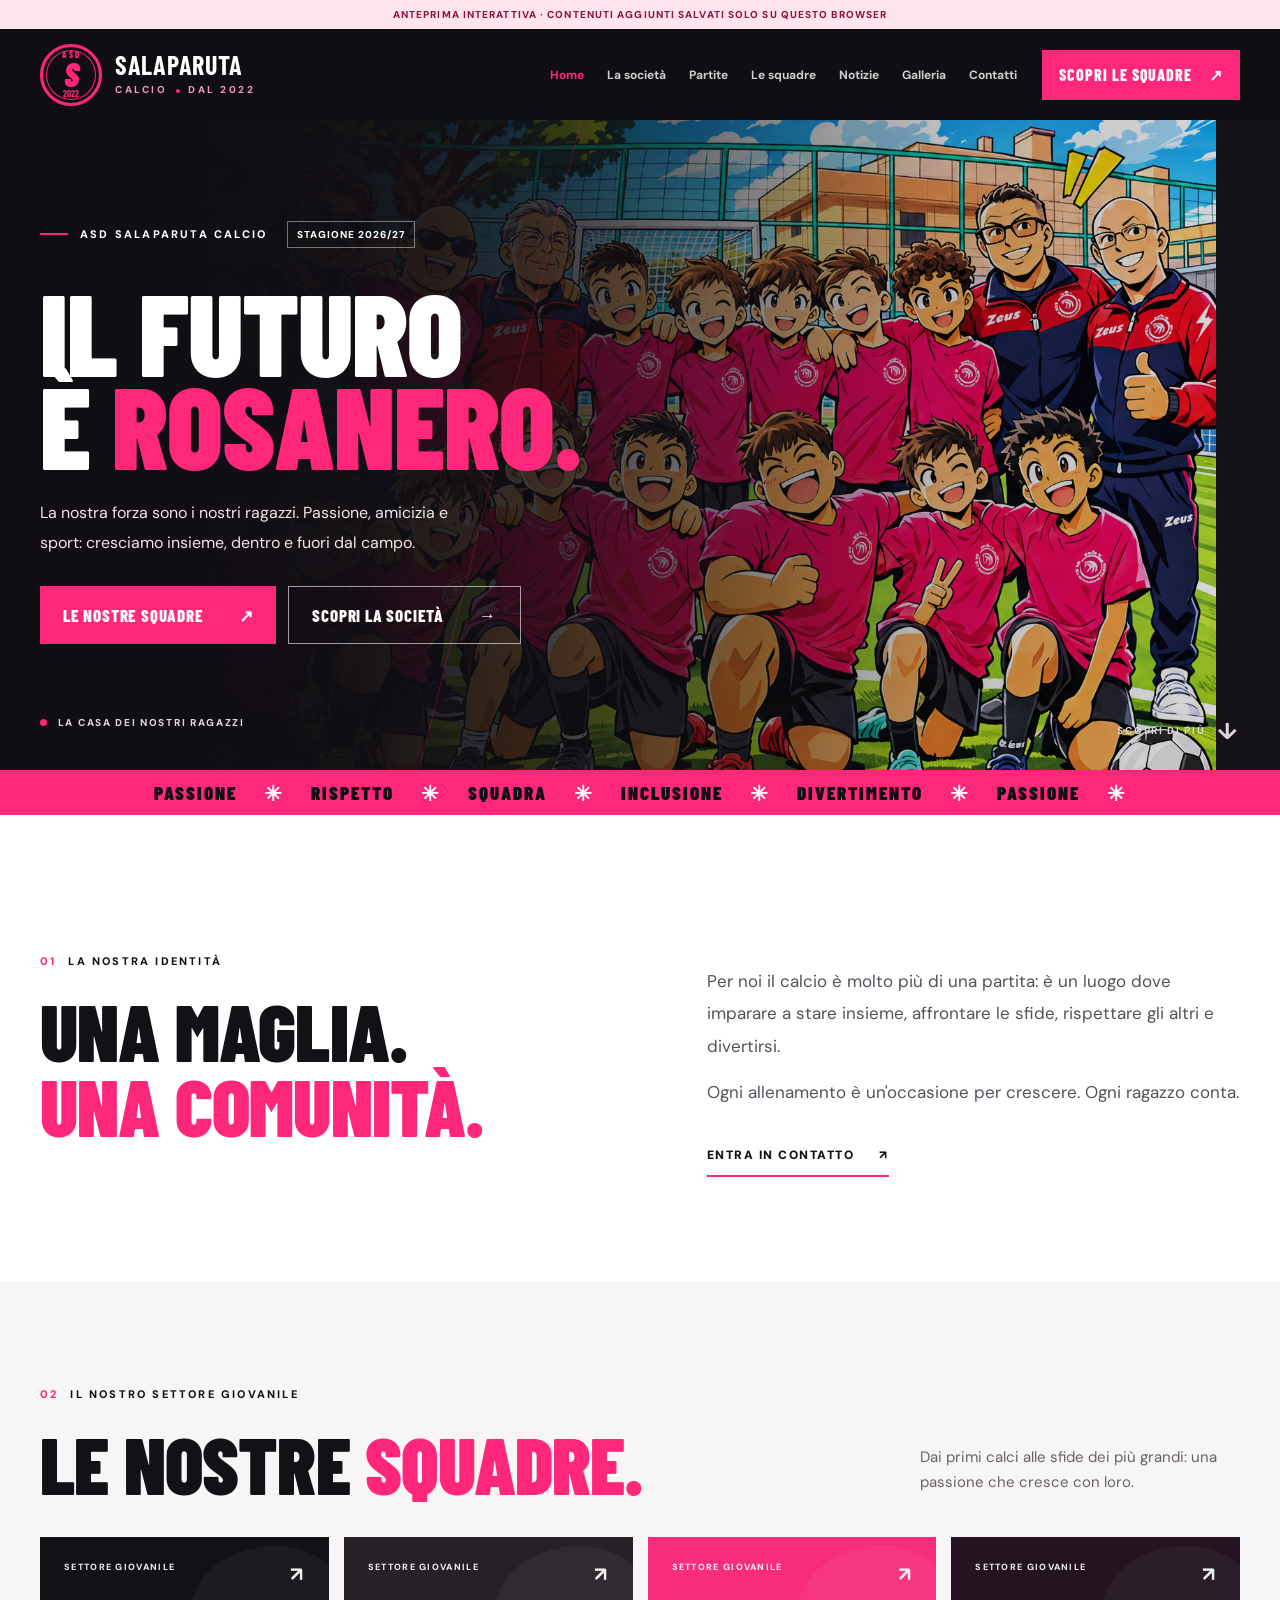
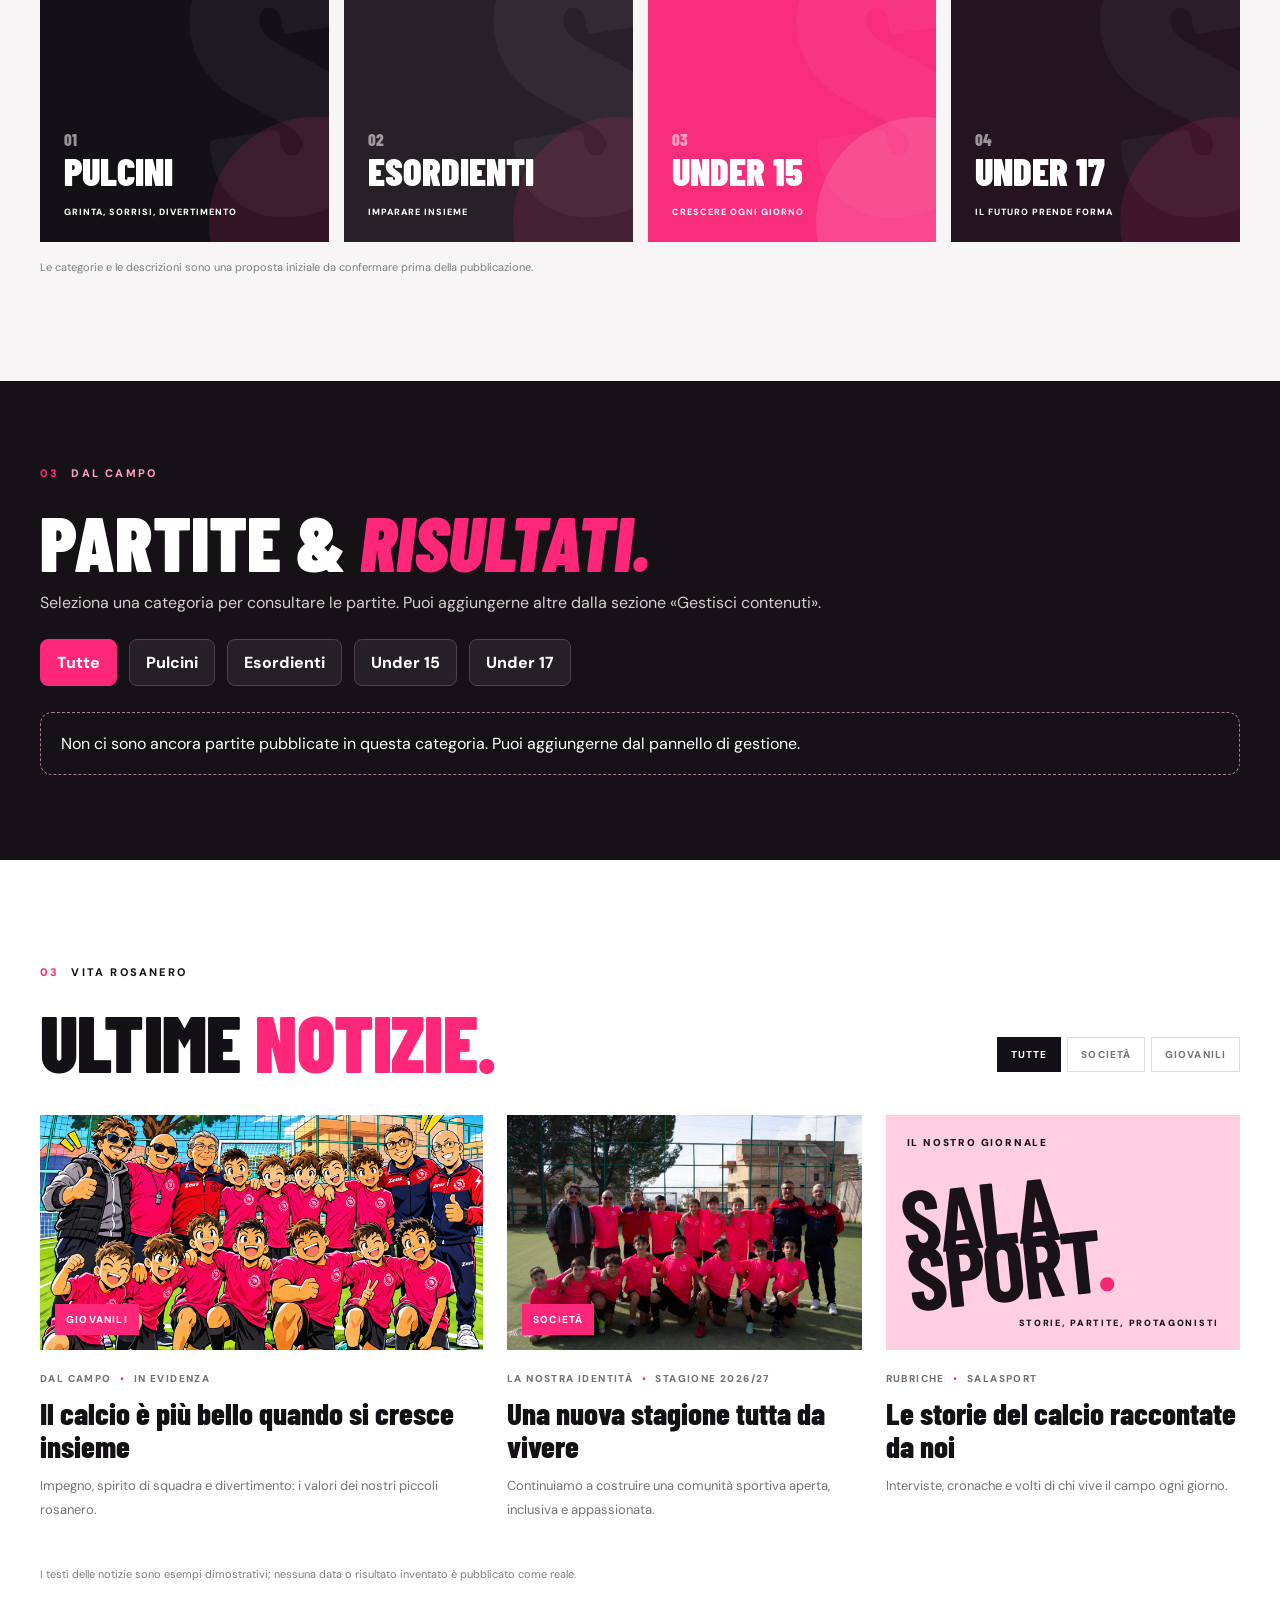
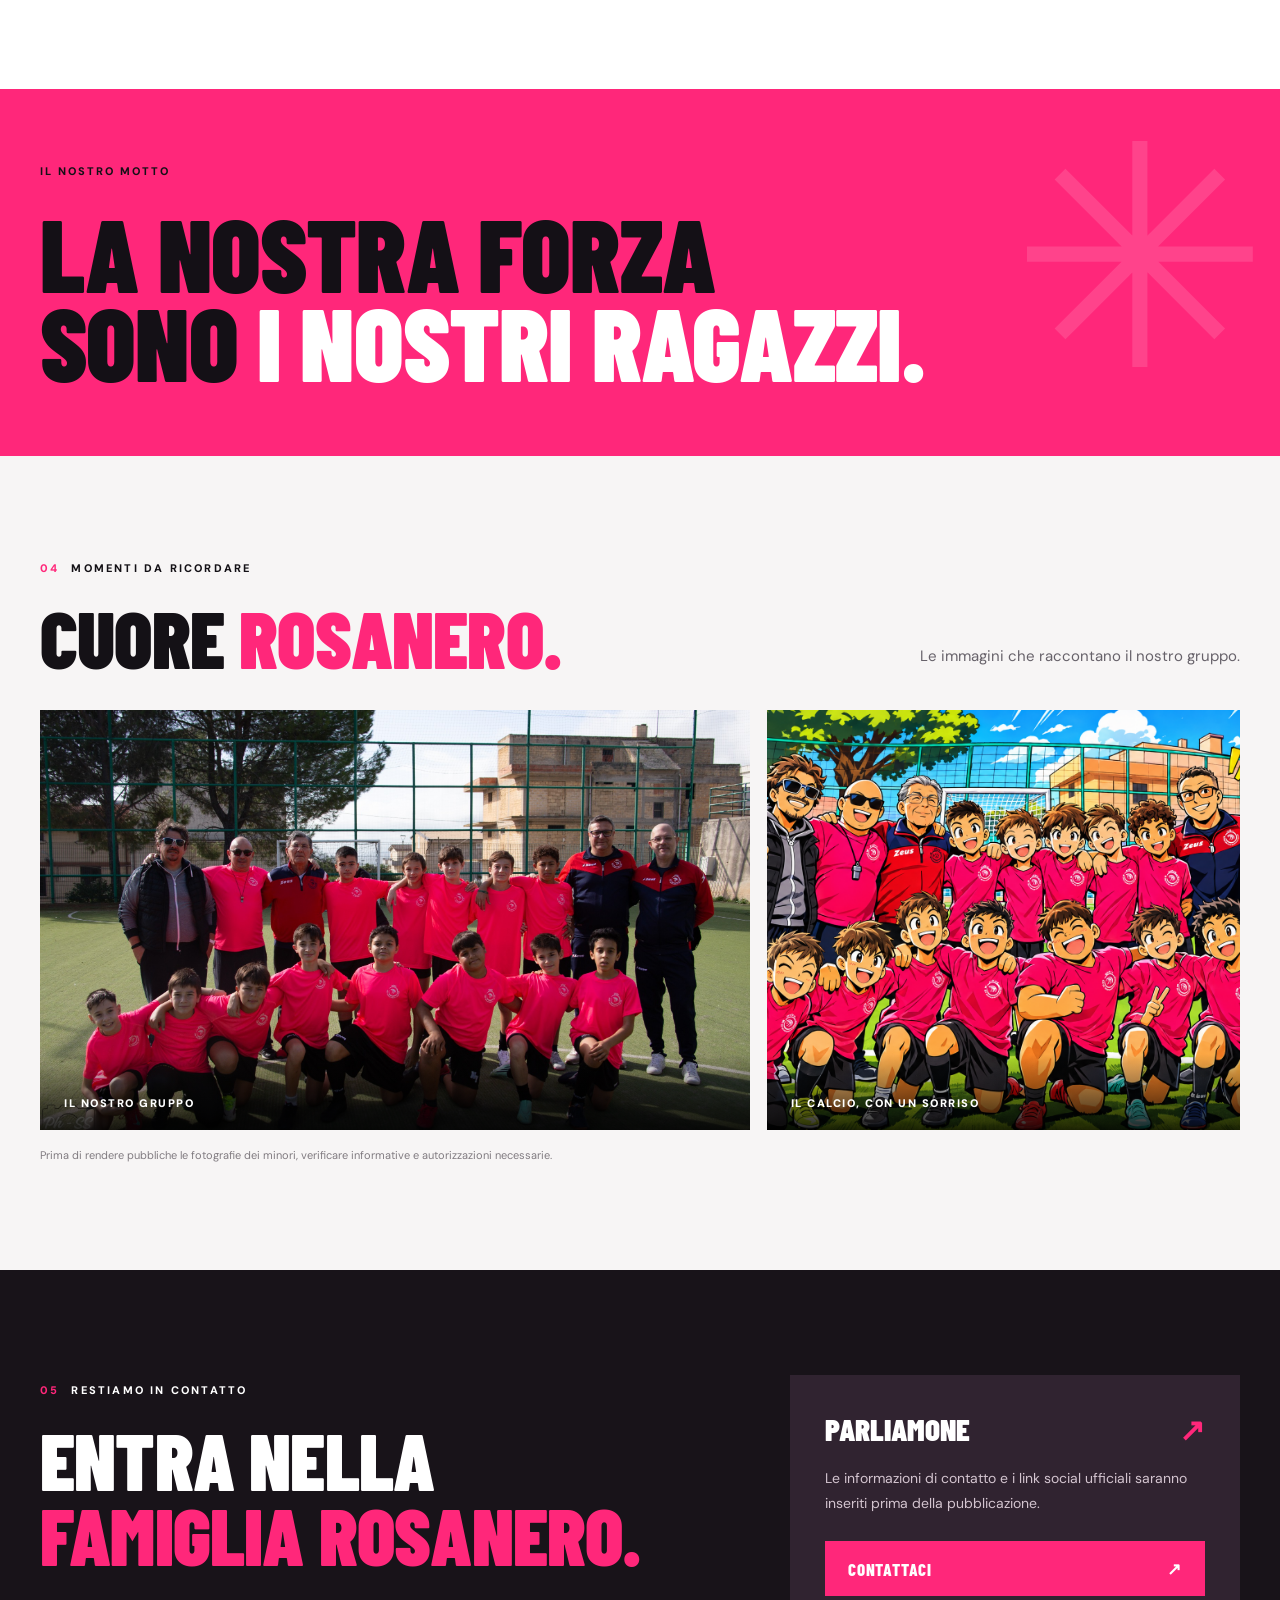
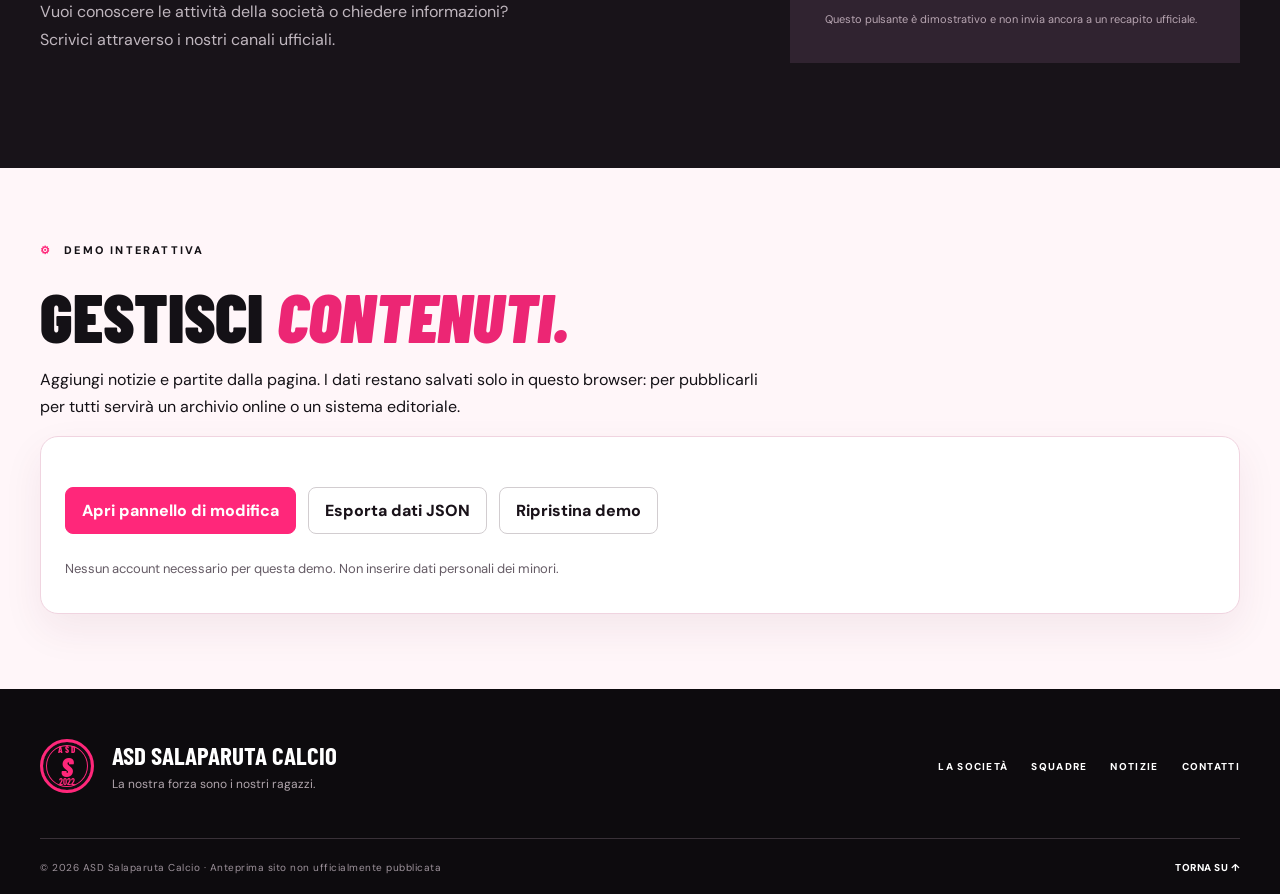
==== index.html @ 6ac946db "Create index.html" ====
<!DOCTYPE html>

<html lang="it">
<head>
<meta charset="utf-8"/>
<meta content="width=device-width, initial-scale=1" name="viewport"/>
<meta content="#121015" name="theme-color"/>
<meta content="ASD Salaparuta Calcio: il calcio dei nostri ragazzi, le squadre, le notizie e la passione rosanero." name="description"/>
<title>ASD Salaparuta Calcio | La nostra forza sono i nostri ragazzi</title>
<style>
@import url('https://fonts.googleapis.com/css2?family=Barlow+Condensed:wght@500;600;700;800;900&family=DM+Sans:wght@400;500;600;700;800&display=swap');
:root{--ink:#141116;--black:#100e12;--pink:#ff277a;--pink-soft:#ffecf3;--white:#fff;--muted:#69656c;--off:#f7f5f5}*{box-sizing:border-box}html{scroll-behavior:smooth}body{margin:0;color:var(--ink);font-family:'DM Sans',Arial,sans-serif;background:#fff}a{color:inherit;text-decoration:none}button{font:inherit}img{max-width:100%;display:block}h1,h2,h3,p,figure{margin:0}.container{width:min(1200px,calc(100% - 72px));margin:auto}.skip-link{position:absolute;left:10px;top:-80px;background:white;color:black;z-index:100;padding:10px}.skip-link:focus{top:10px}.demo-banner{background:#ffe3ed;color:#8f1341;font-size:10px;font-weight:800;letter-spacing:1.1px;text-align:center;padding:8px}.demo-dot,.live-dot{display:inline-block;width:7px;height:7px;border-radius:50%;background:var(--pink);margin-right:7px}.site-header{background:var(--black);color:white;position:relative;z-index:20}.nav-row{height:91px;display:flex;align-items:center;justify-content:space-between;gap:25px}.brand{display:flex;align-items:center;gap:13px;flex-shrink:0}.crest{width:62px;height:62px;border:3px solid var(--pink);border-radius:50%;position:relative;display:flex;flex-direction:column;align-items:center;justify-content:center;color:var(--pink);box-shadow:inset 0 0 0 3px var(--black),inset 0 0 0 4px var(--pink);font-family:'Barlow Condensed',sans-serif;line-height:.9}.crest-top{font-weight:800;font-size:9px;letter-spacing:2px}.crest-monogram{font-weight:900;font-size:34px;font-style:italic}.crest-bottom{font-size:9px;font-weight:700}.brand-name strong{display:block;font-family:'Barlow Condensed';font-size:26px;line-height:.92;letter-spacing:.7px}.brand-name small{display:block;font-size:10px;font-weight:800;letter-spacing:2.5px;color:#eb97b5;margin-top:7px}.brand-name i{display:inline-block;width:4px;height:4px;background:var(--pink);border-radius:50%;vertical-align:middle;margin:0 4px}.main-nav{display:flex;align-items:center;gap:23px;margin-left:auto}.main-nav a{font-size:12px;font-weight:700;white-space:nowrap;opacity:.8;transition:color .2s}.main-nav a:hover,.main-nav a.active{color:var(--pink);opacity:1}.nav-cta{display:inline-flex;align-items:center;gap:17px;background:var(--pink);font-family:'Barlow Condensed';font-size:16px;font-weight:800;letter-spacing:1px;padding:15px 17px;white-space:nowrap}.nav-cta:hover,.btn-pink:hover{background:#f00863}.menu-toggle{display:none}.hero{height:650px;position:relative;background:#151219;overflow:hidden;color:white}.hero-art{position:absolute;inset:0;background:url('[data-uri]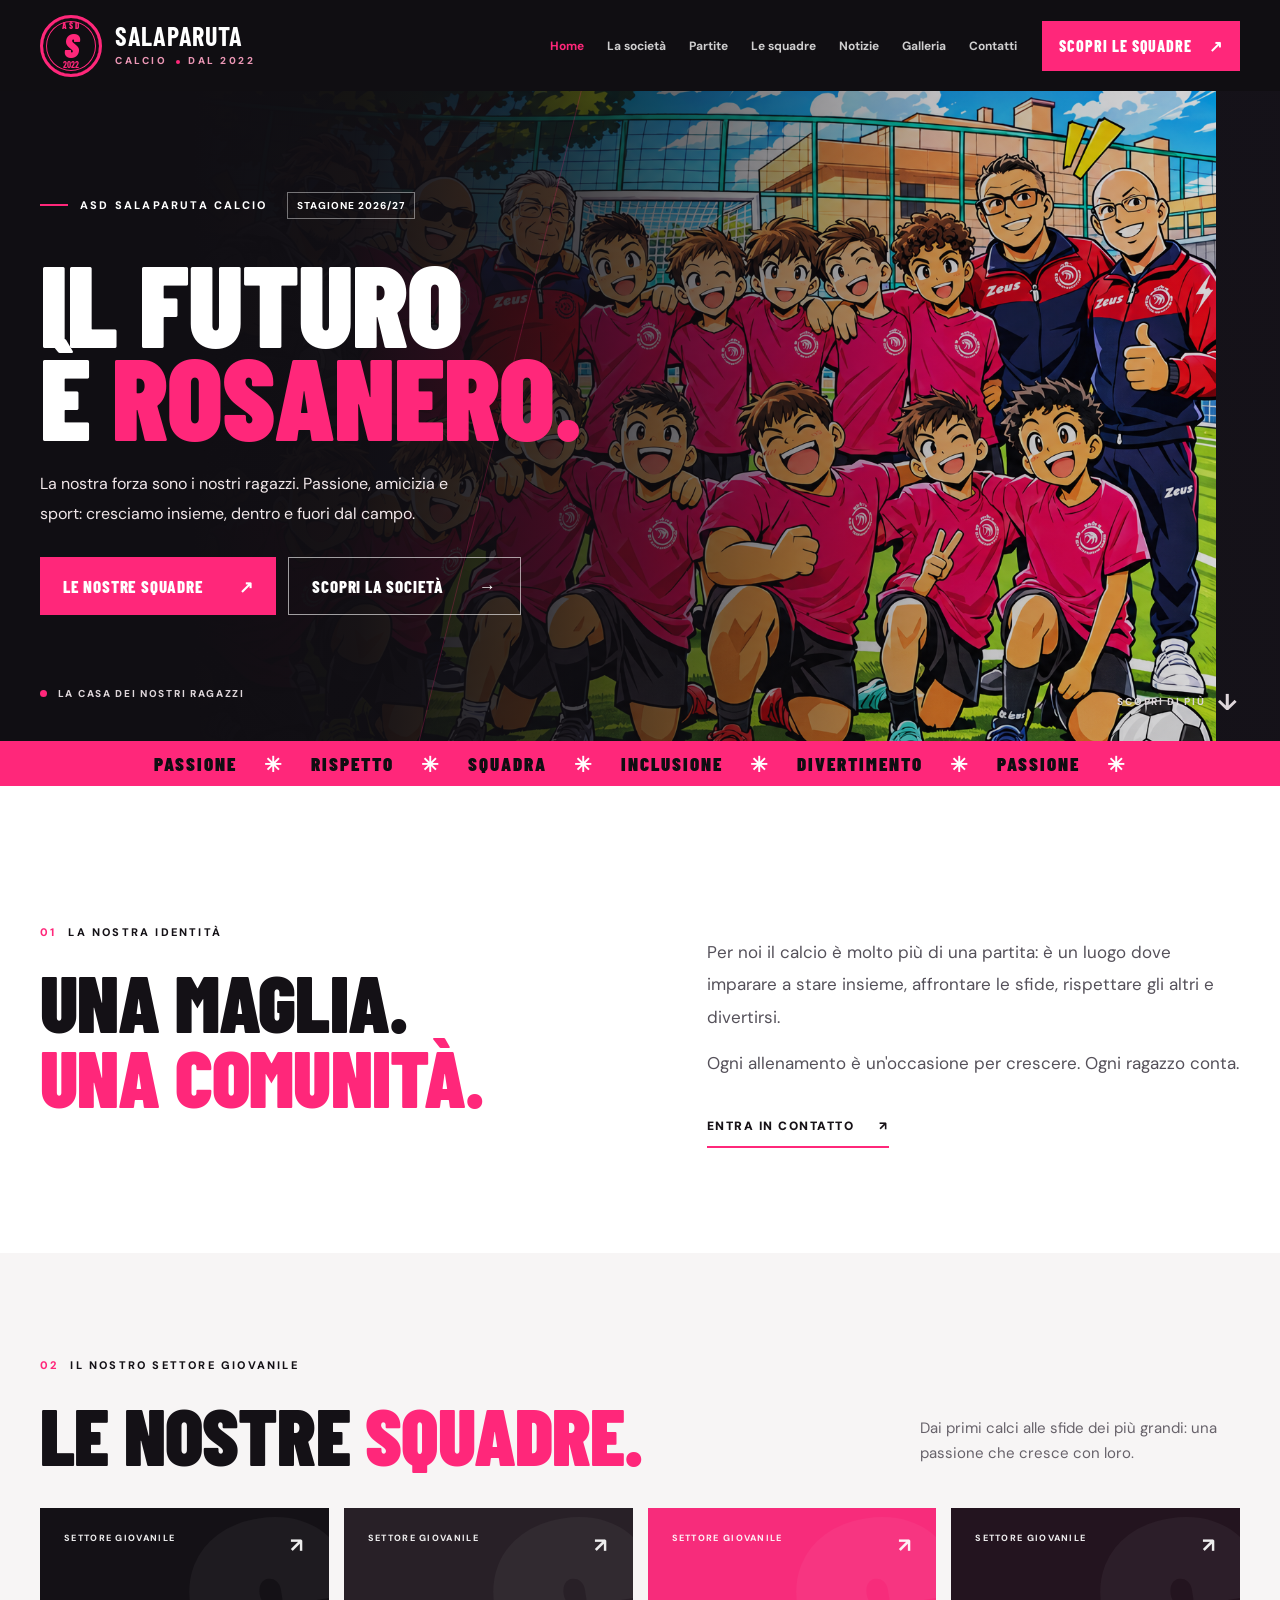
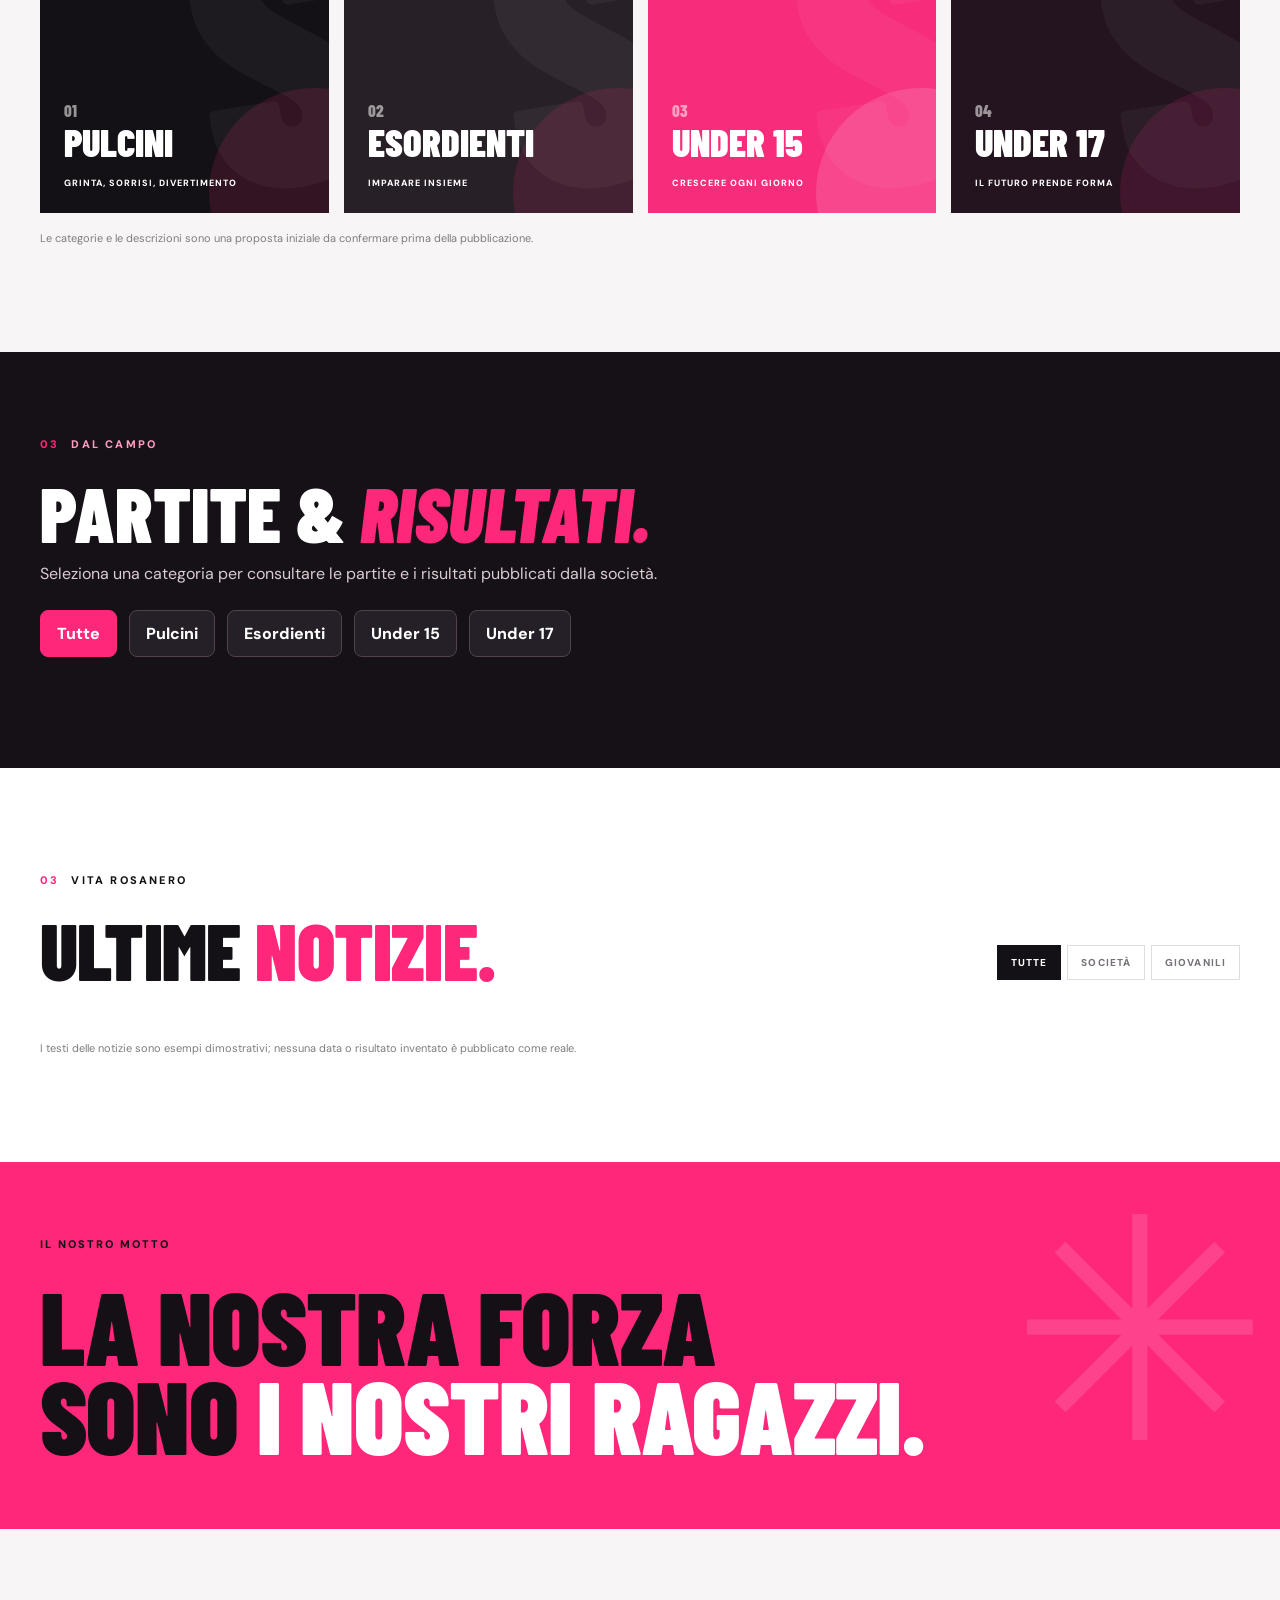
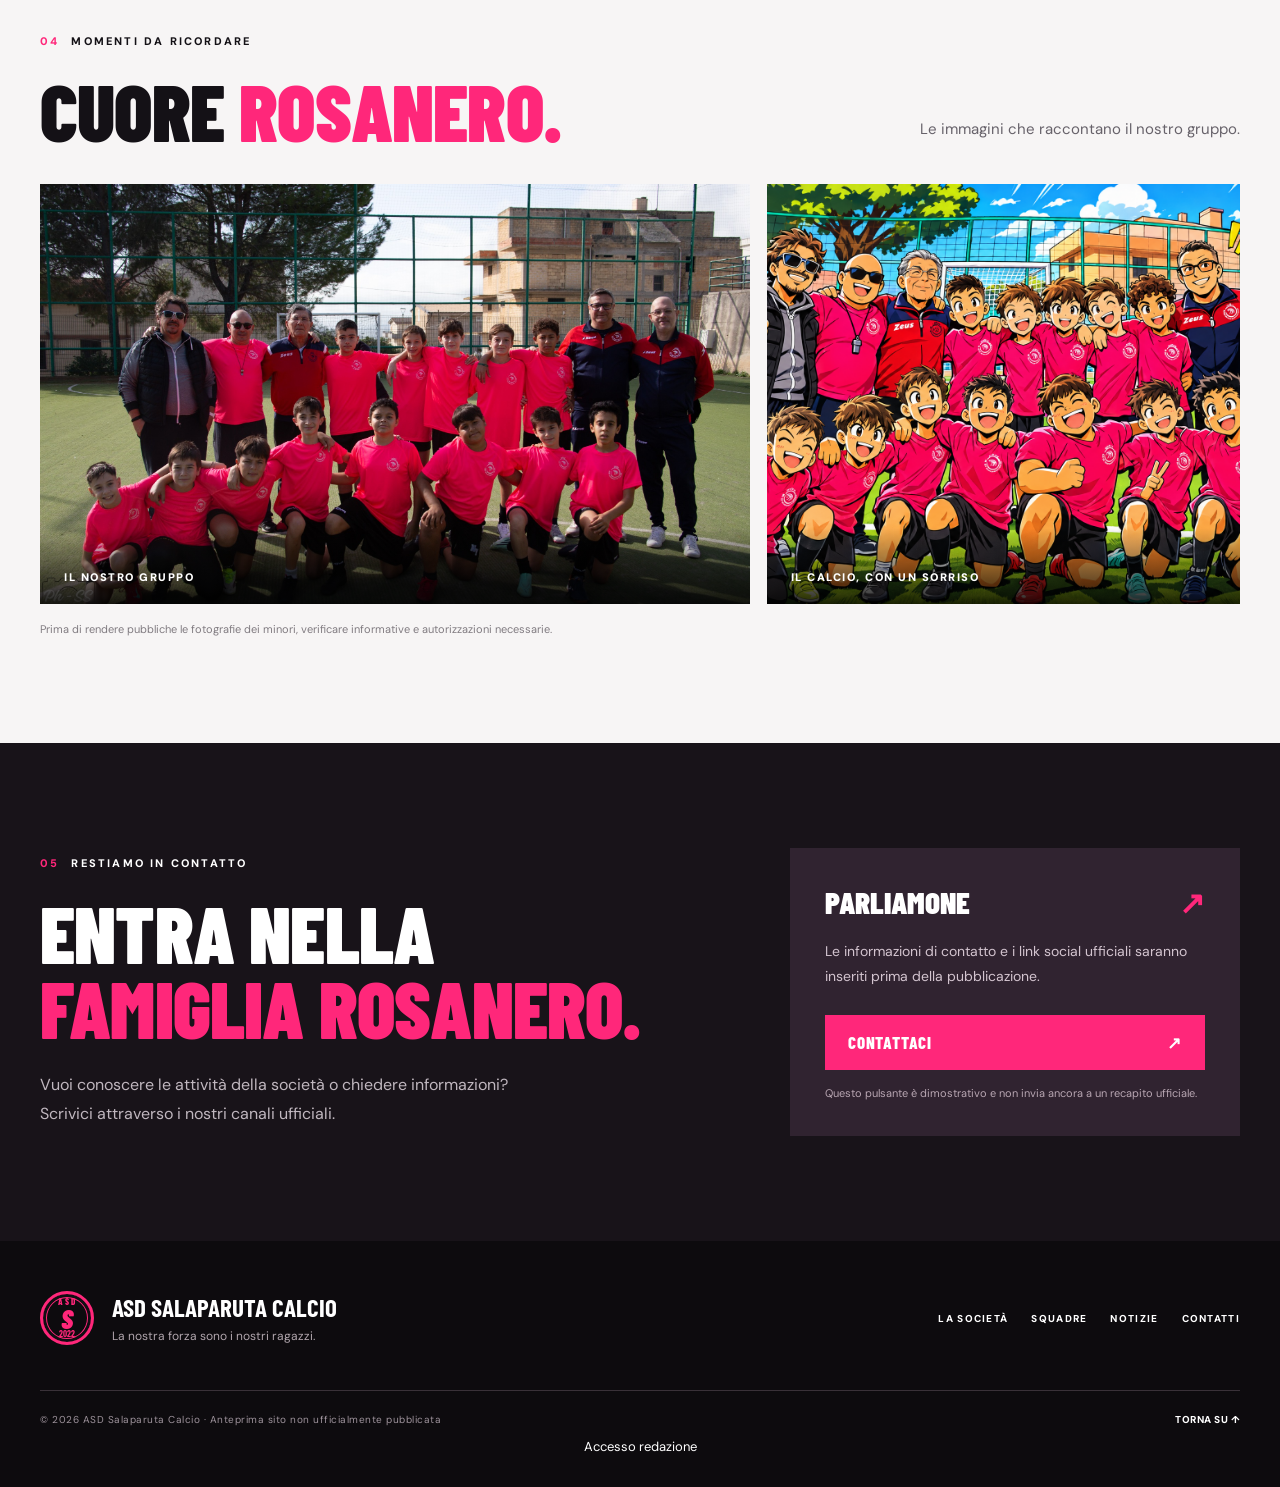
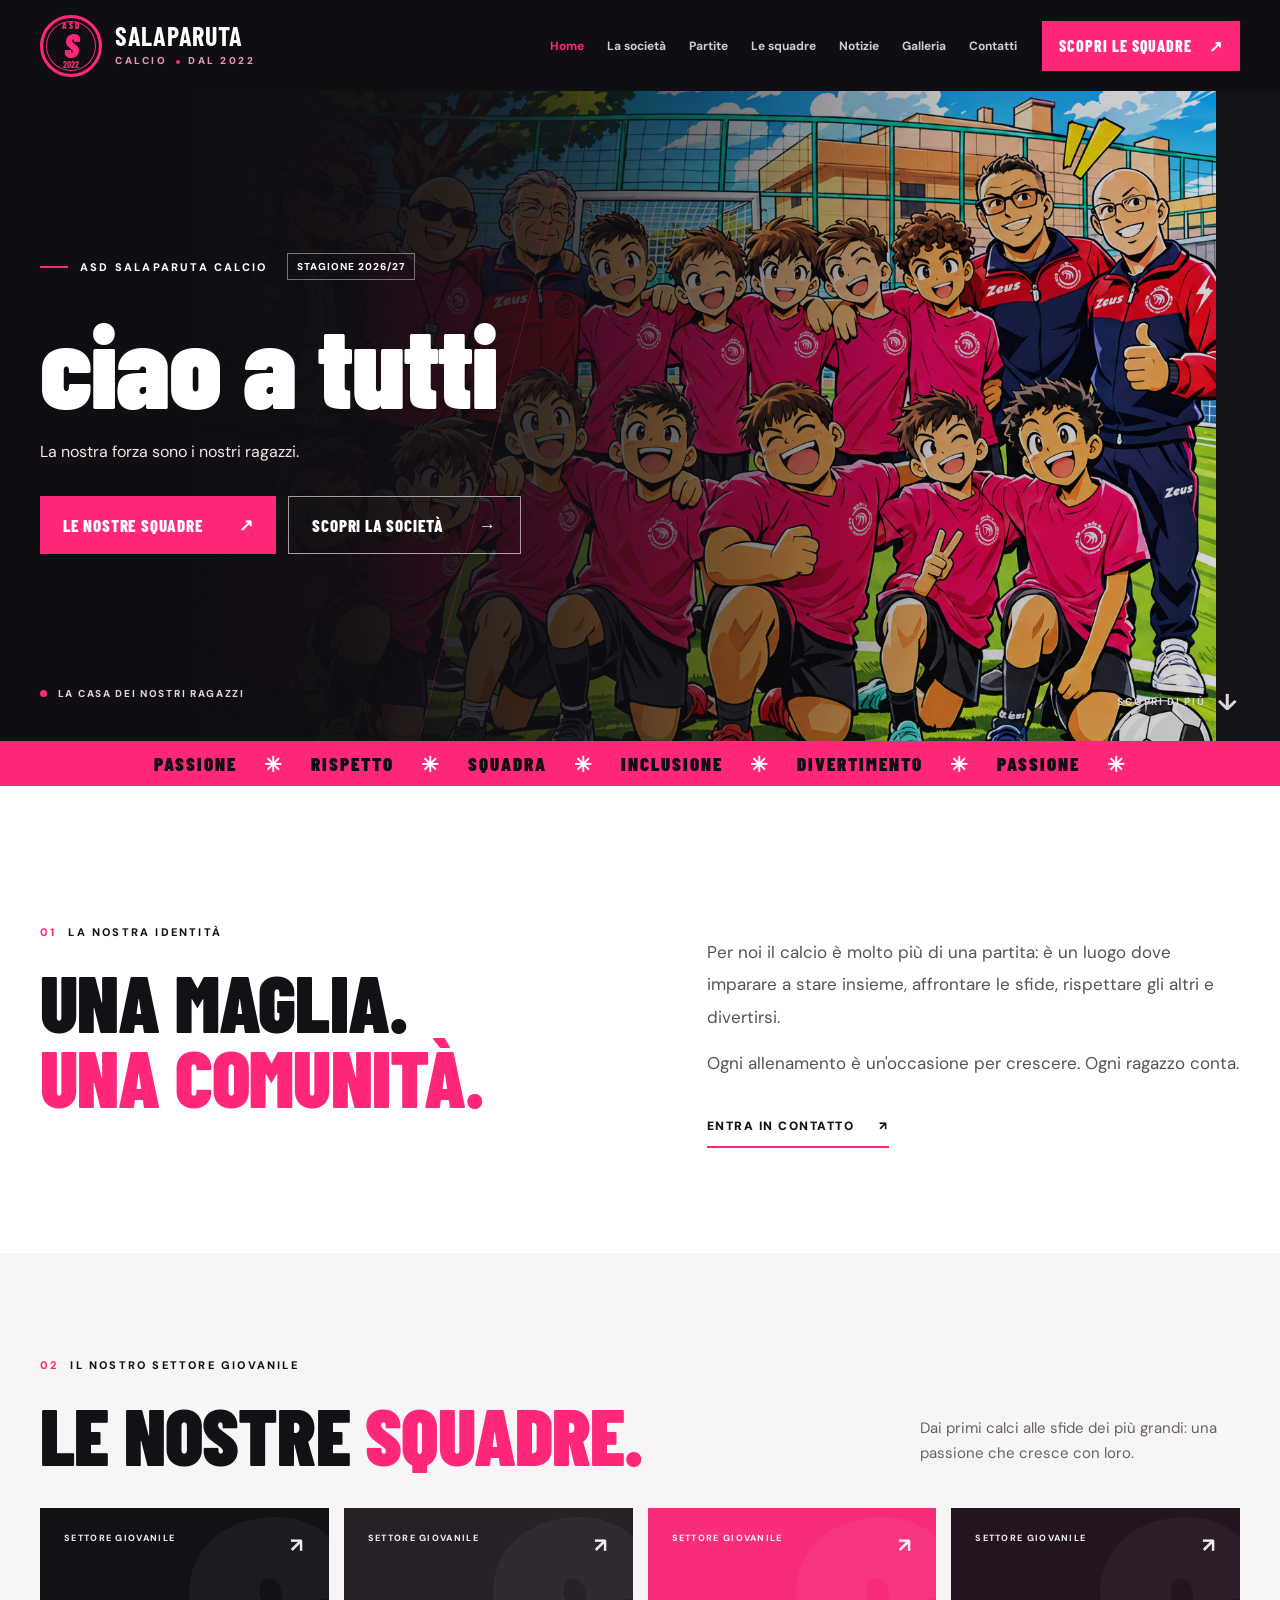
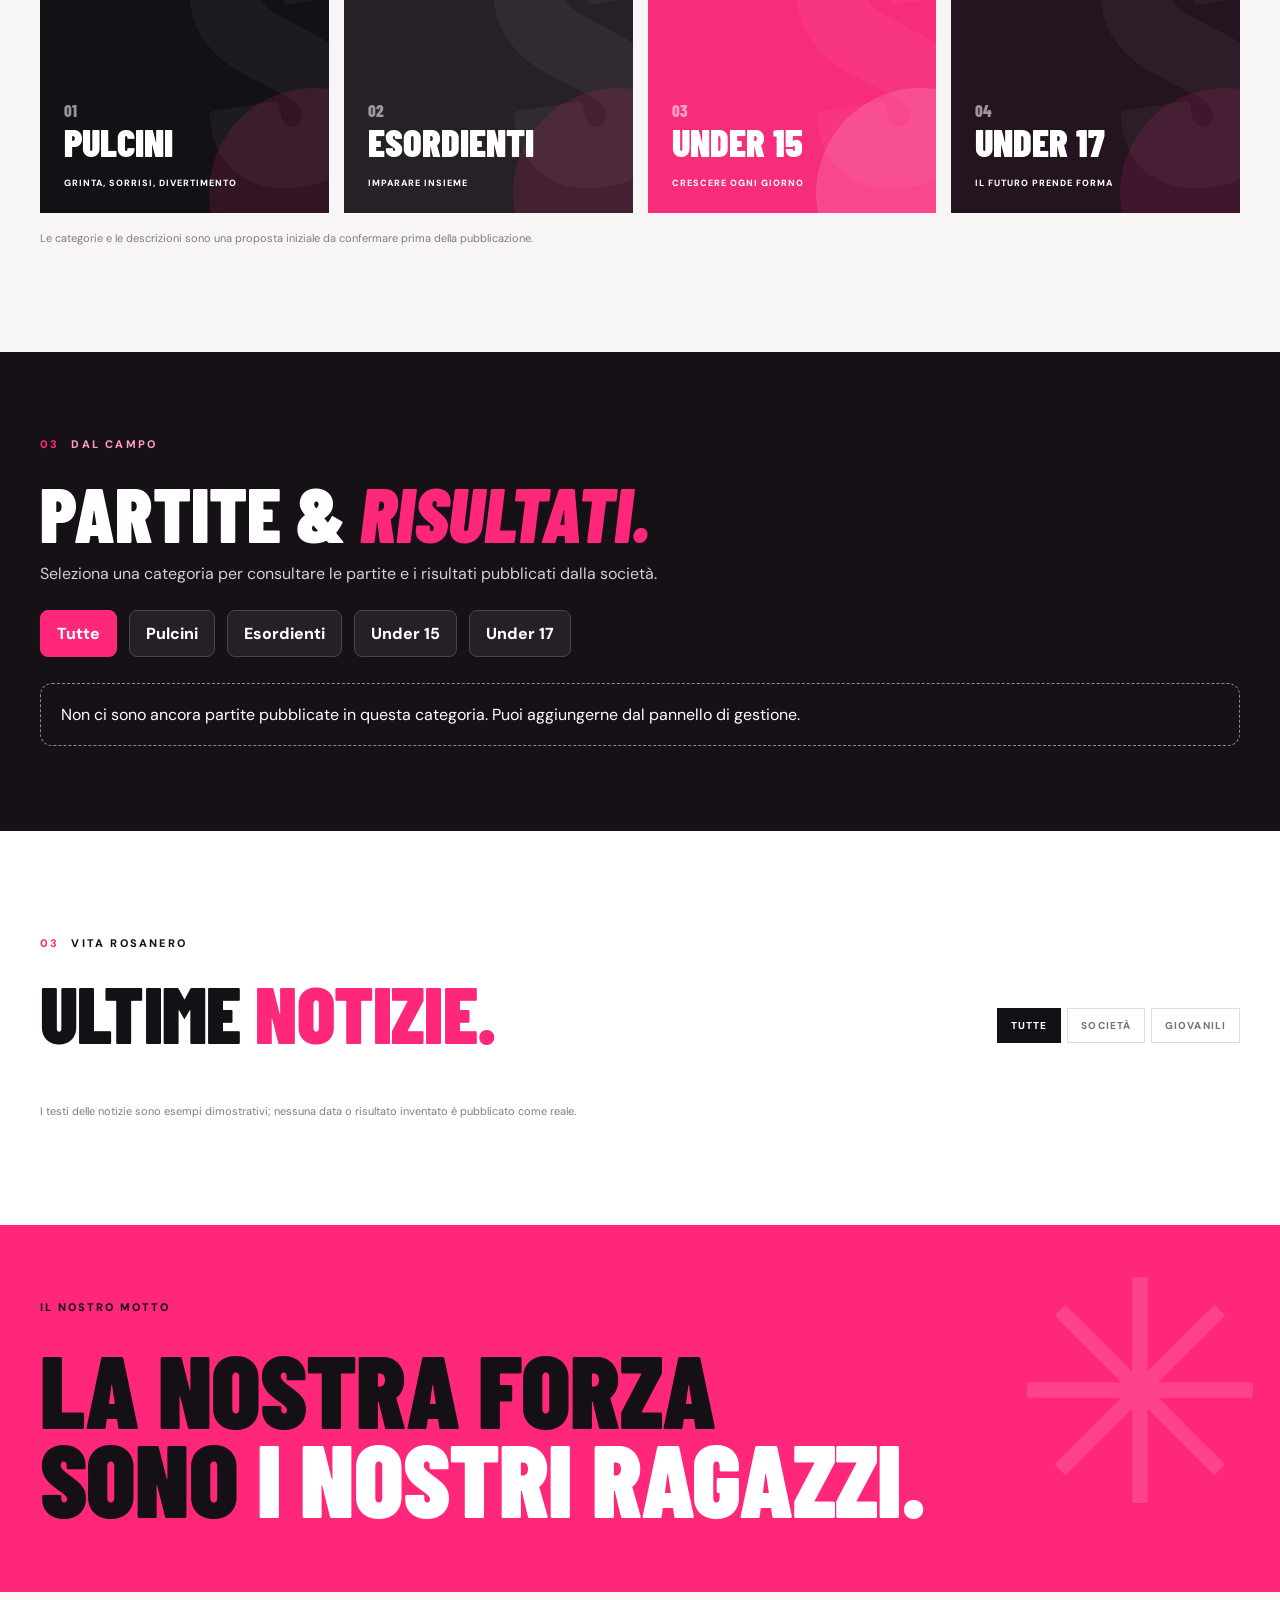
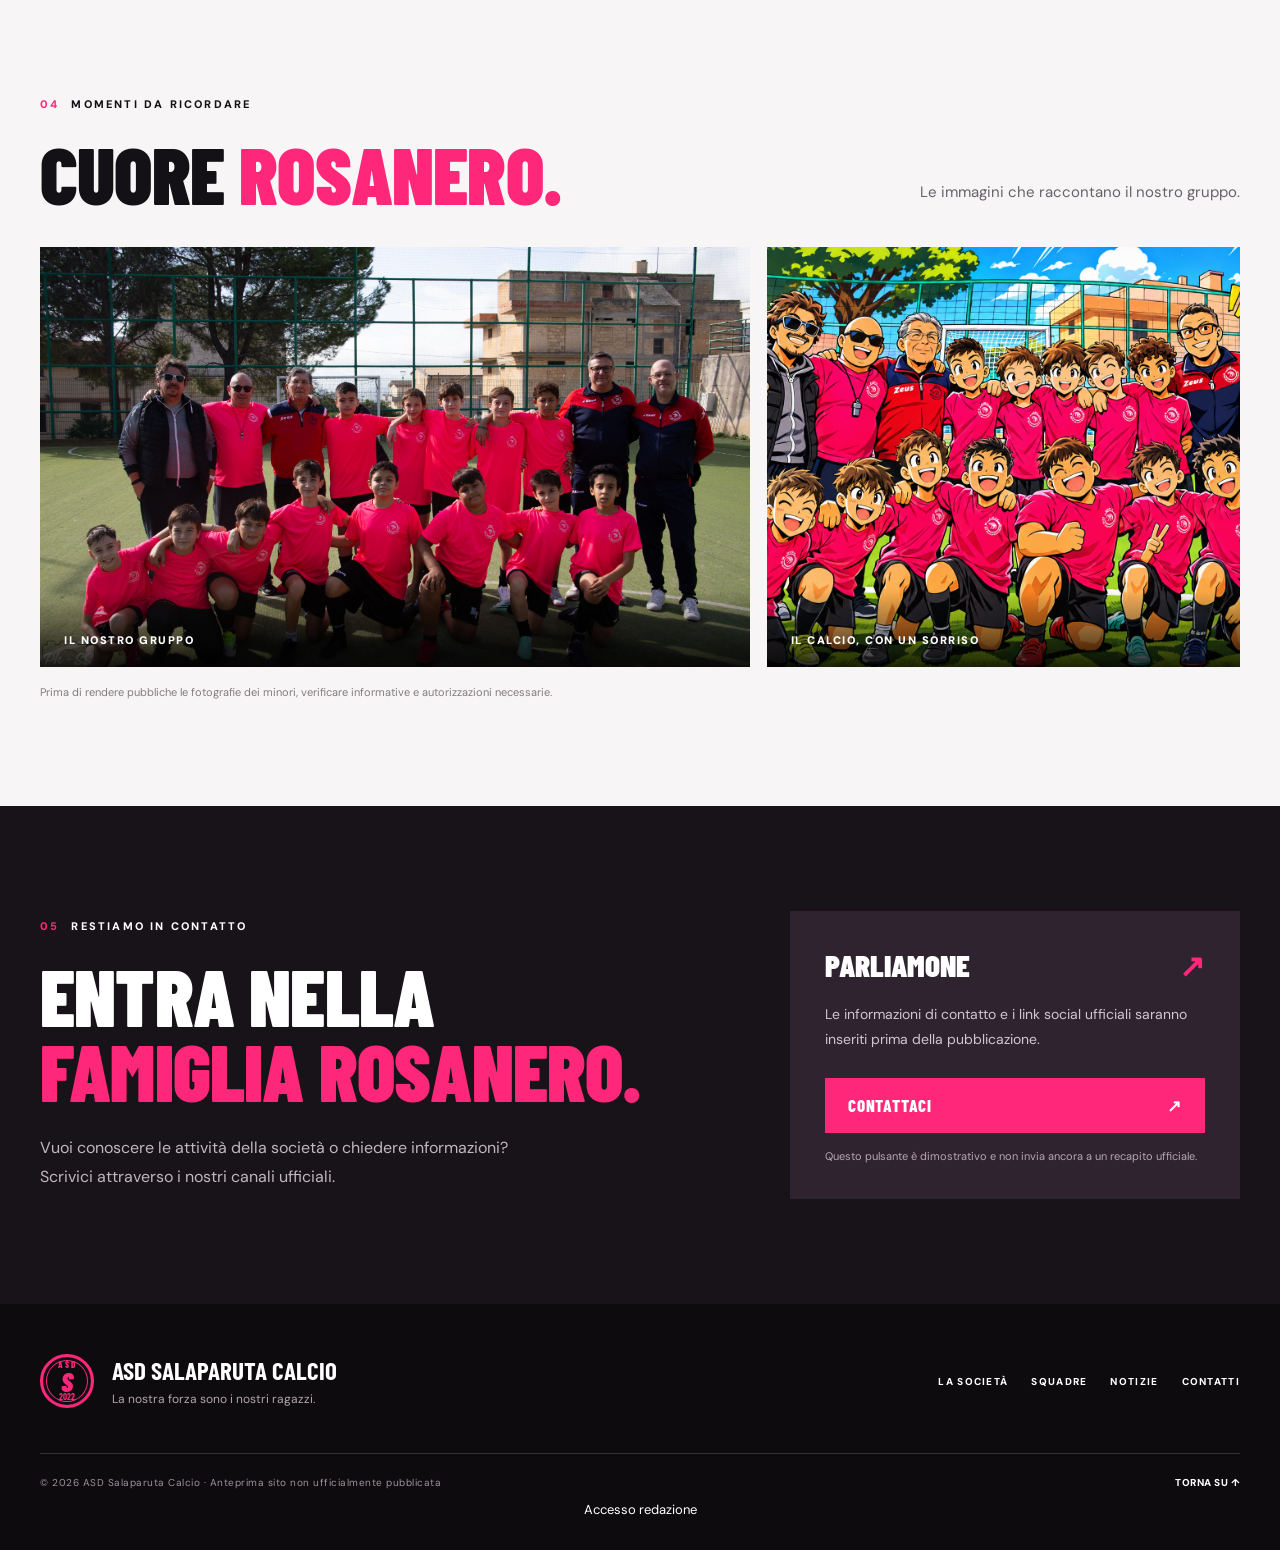
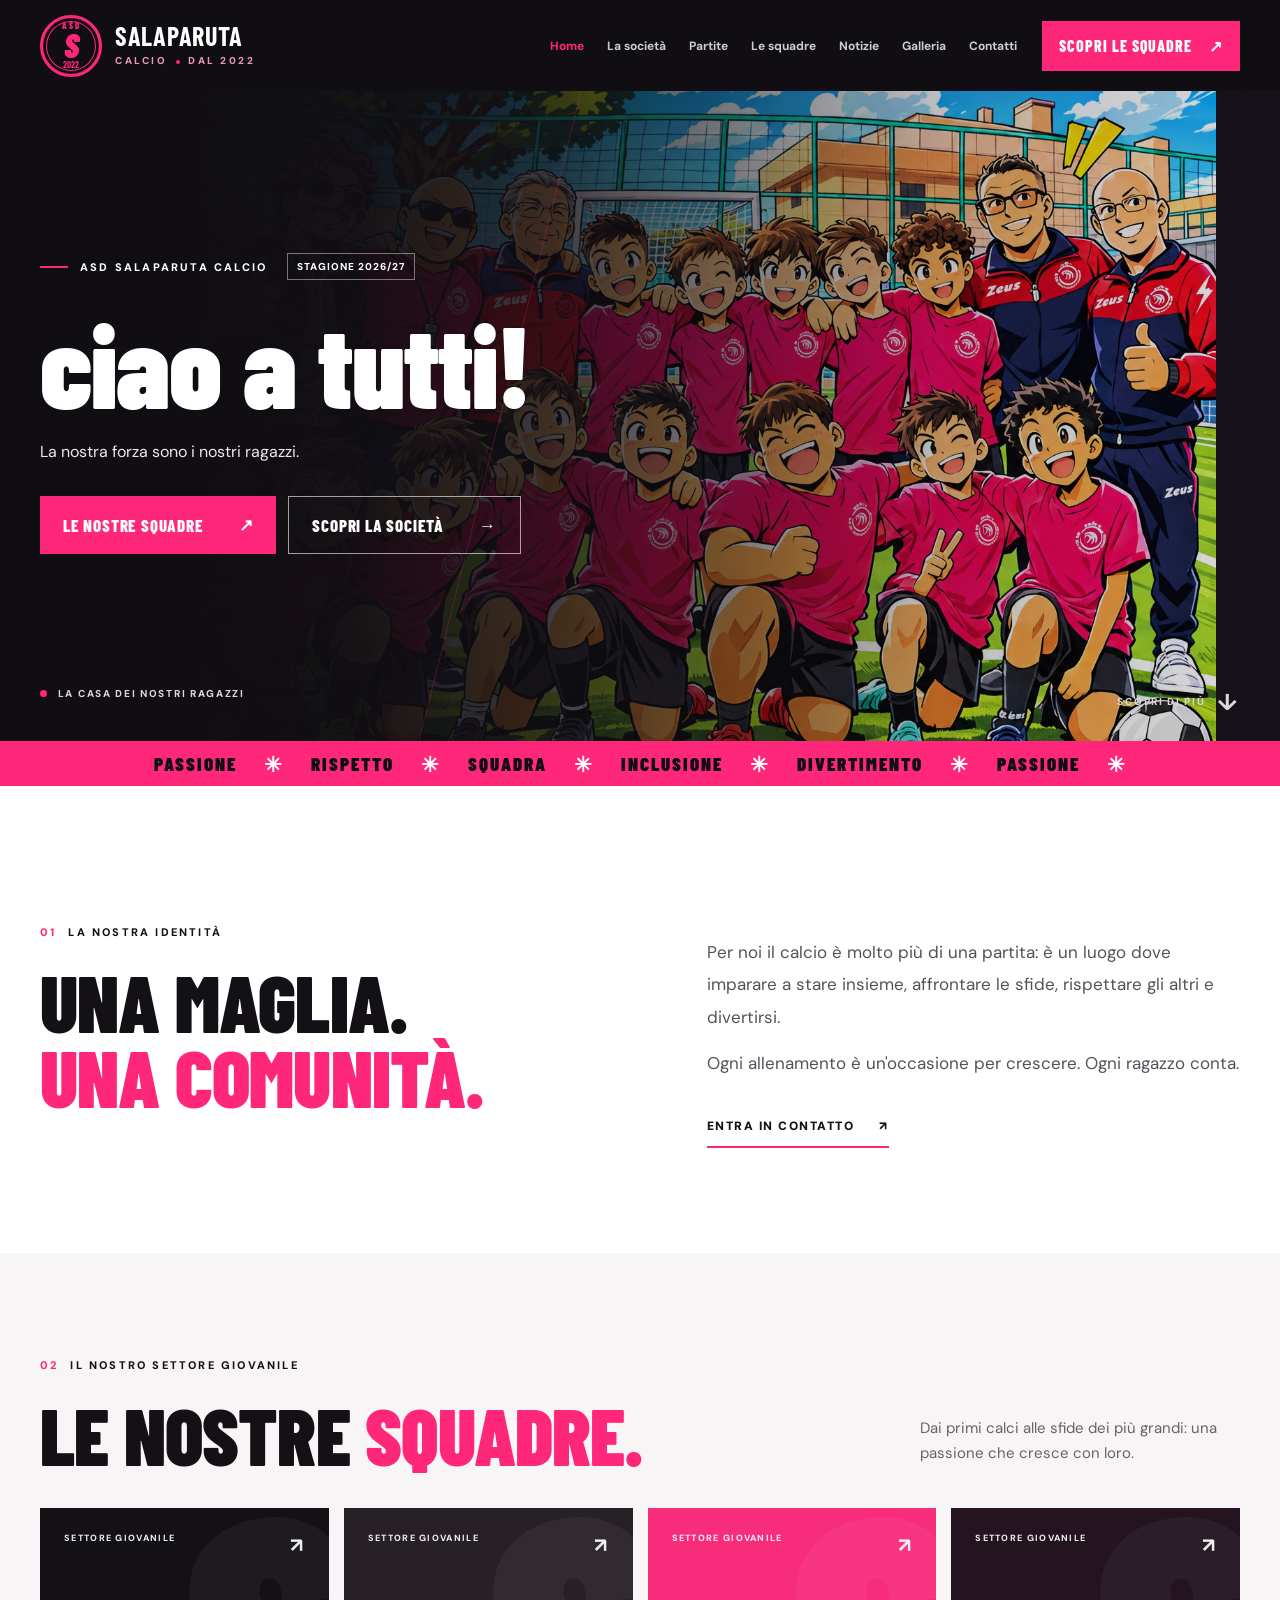
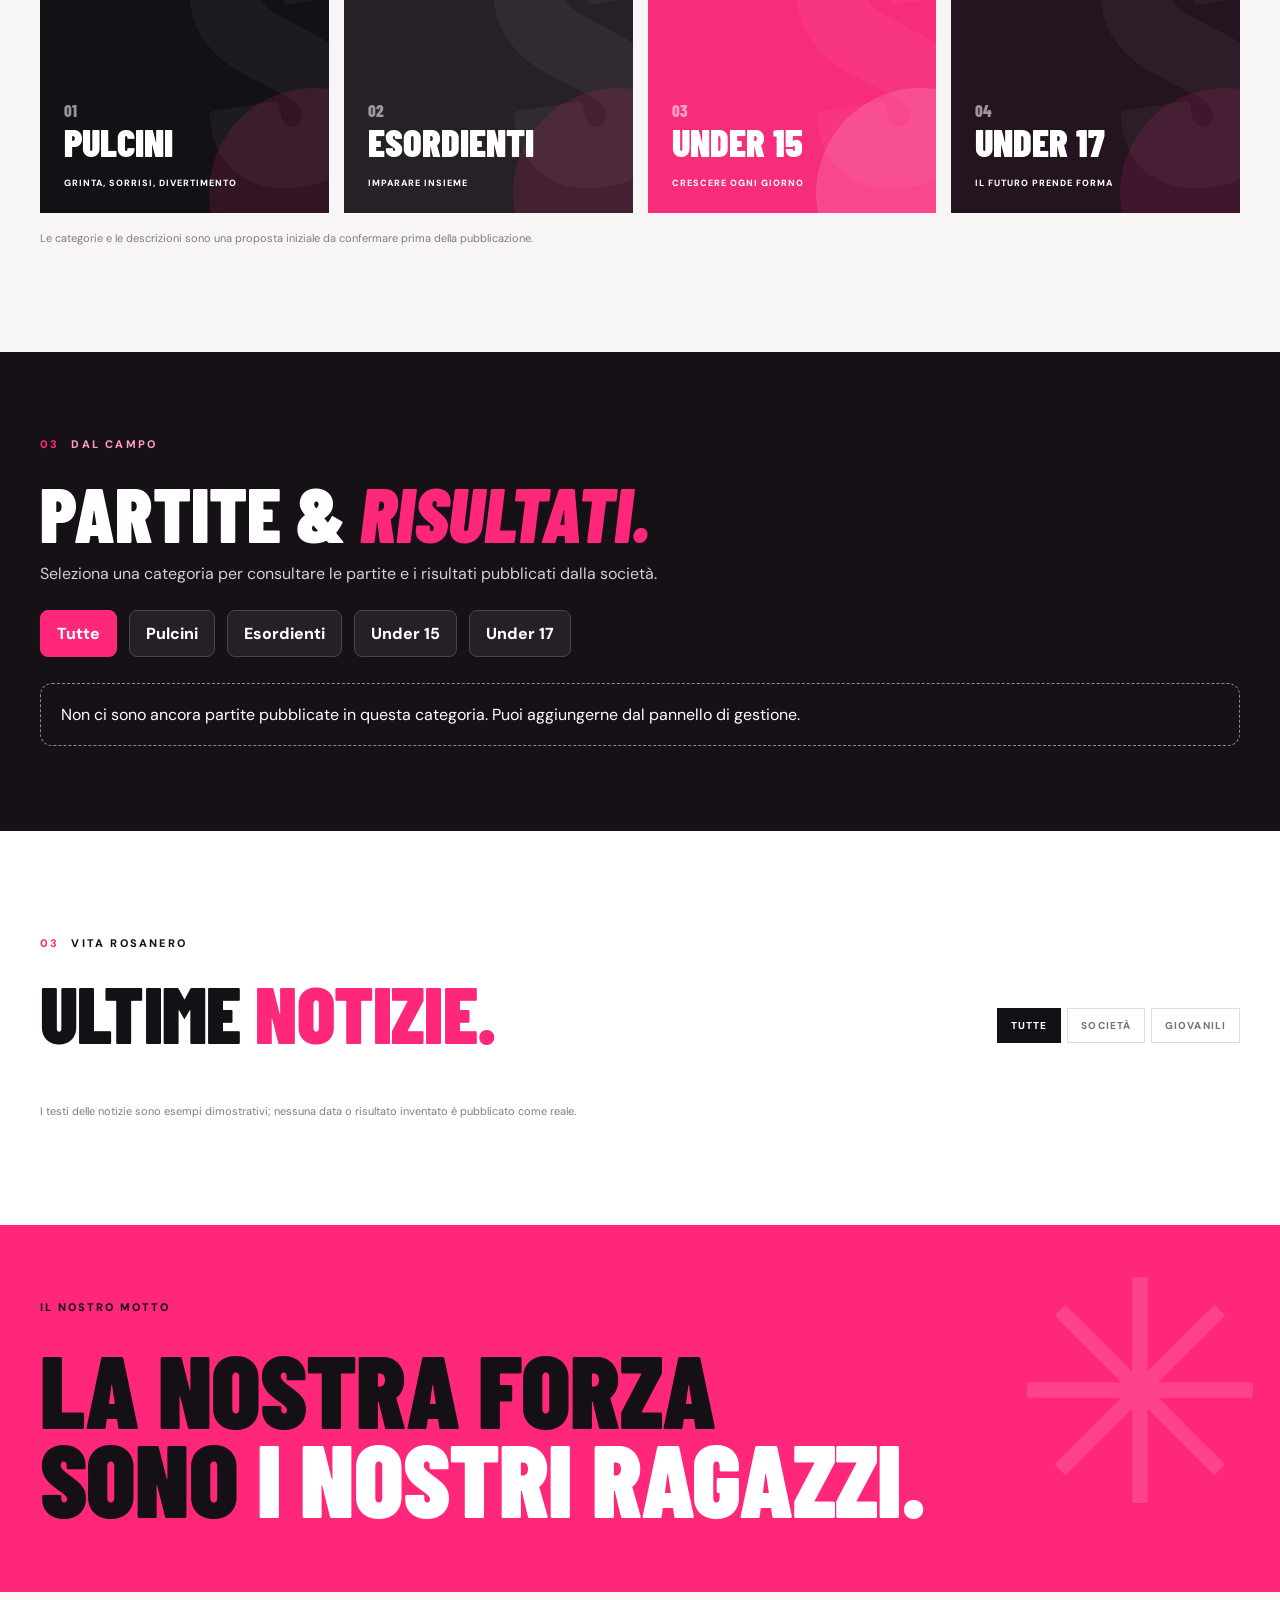
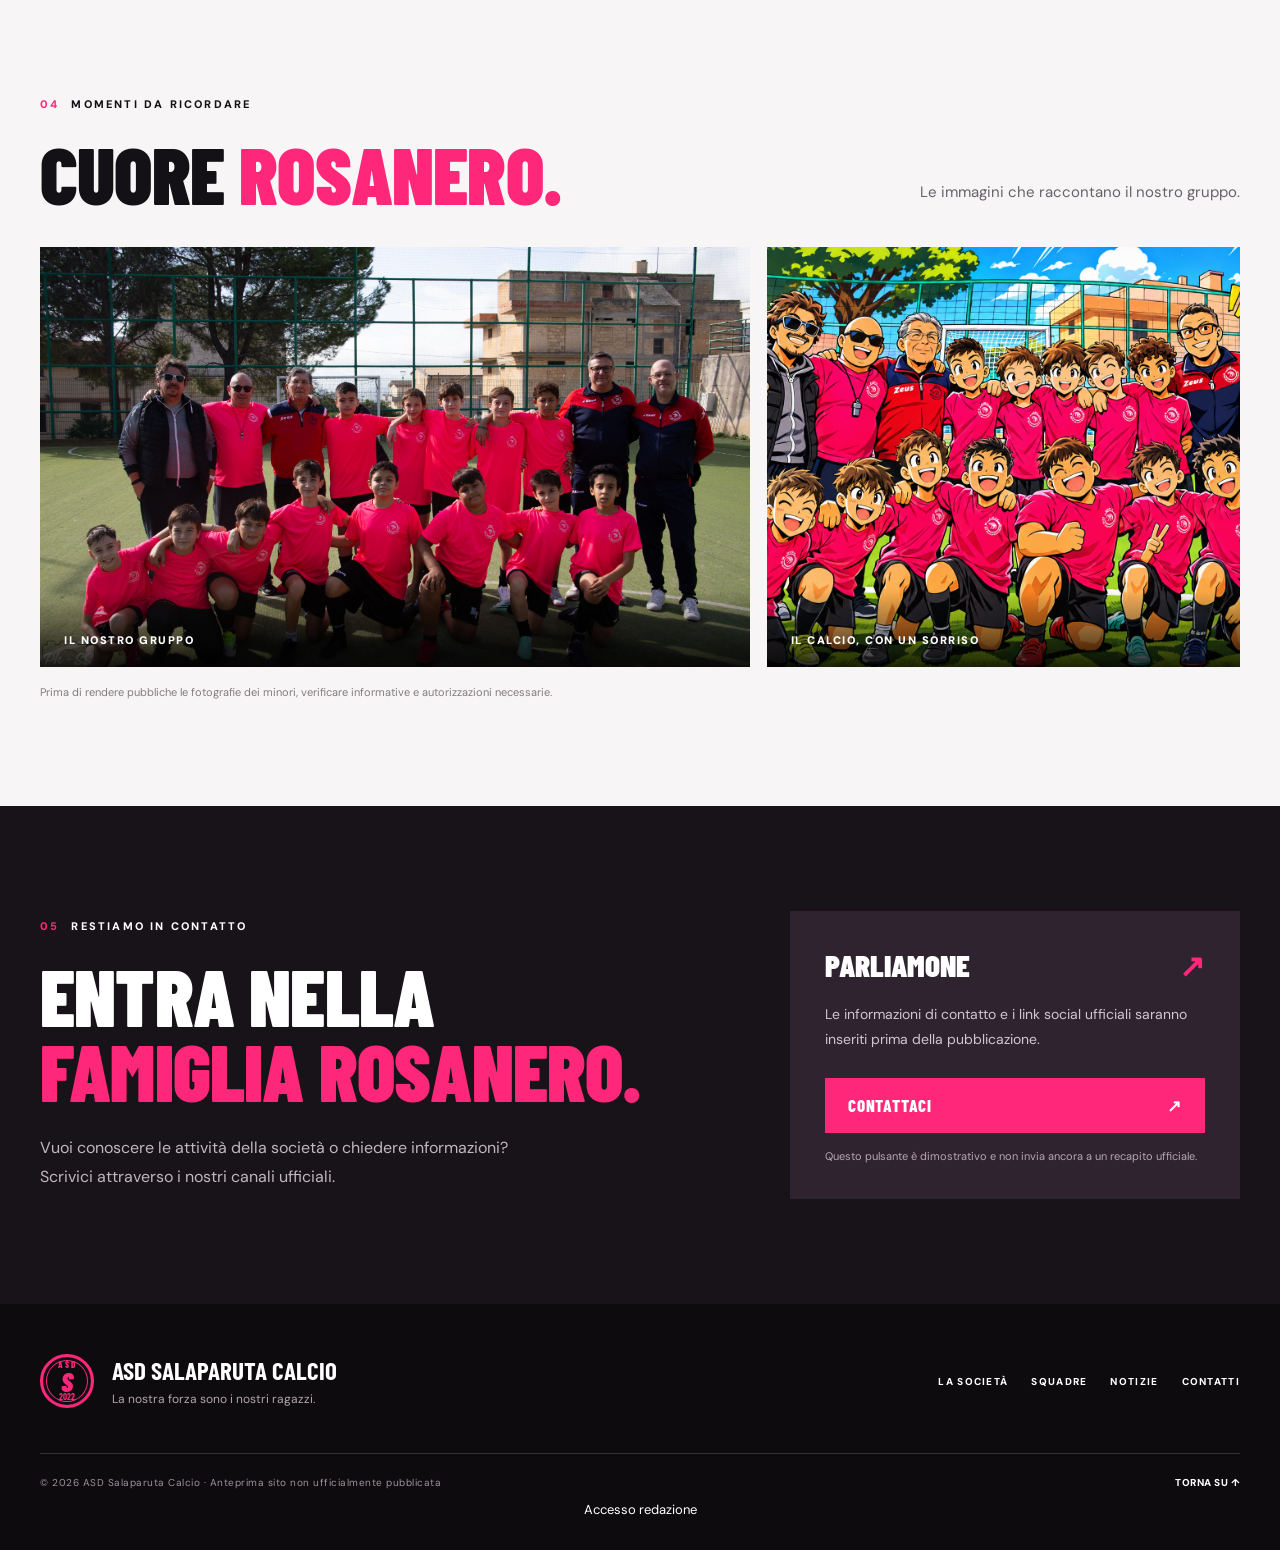
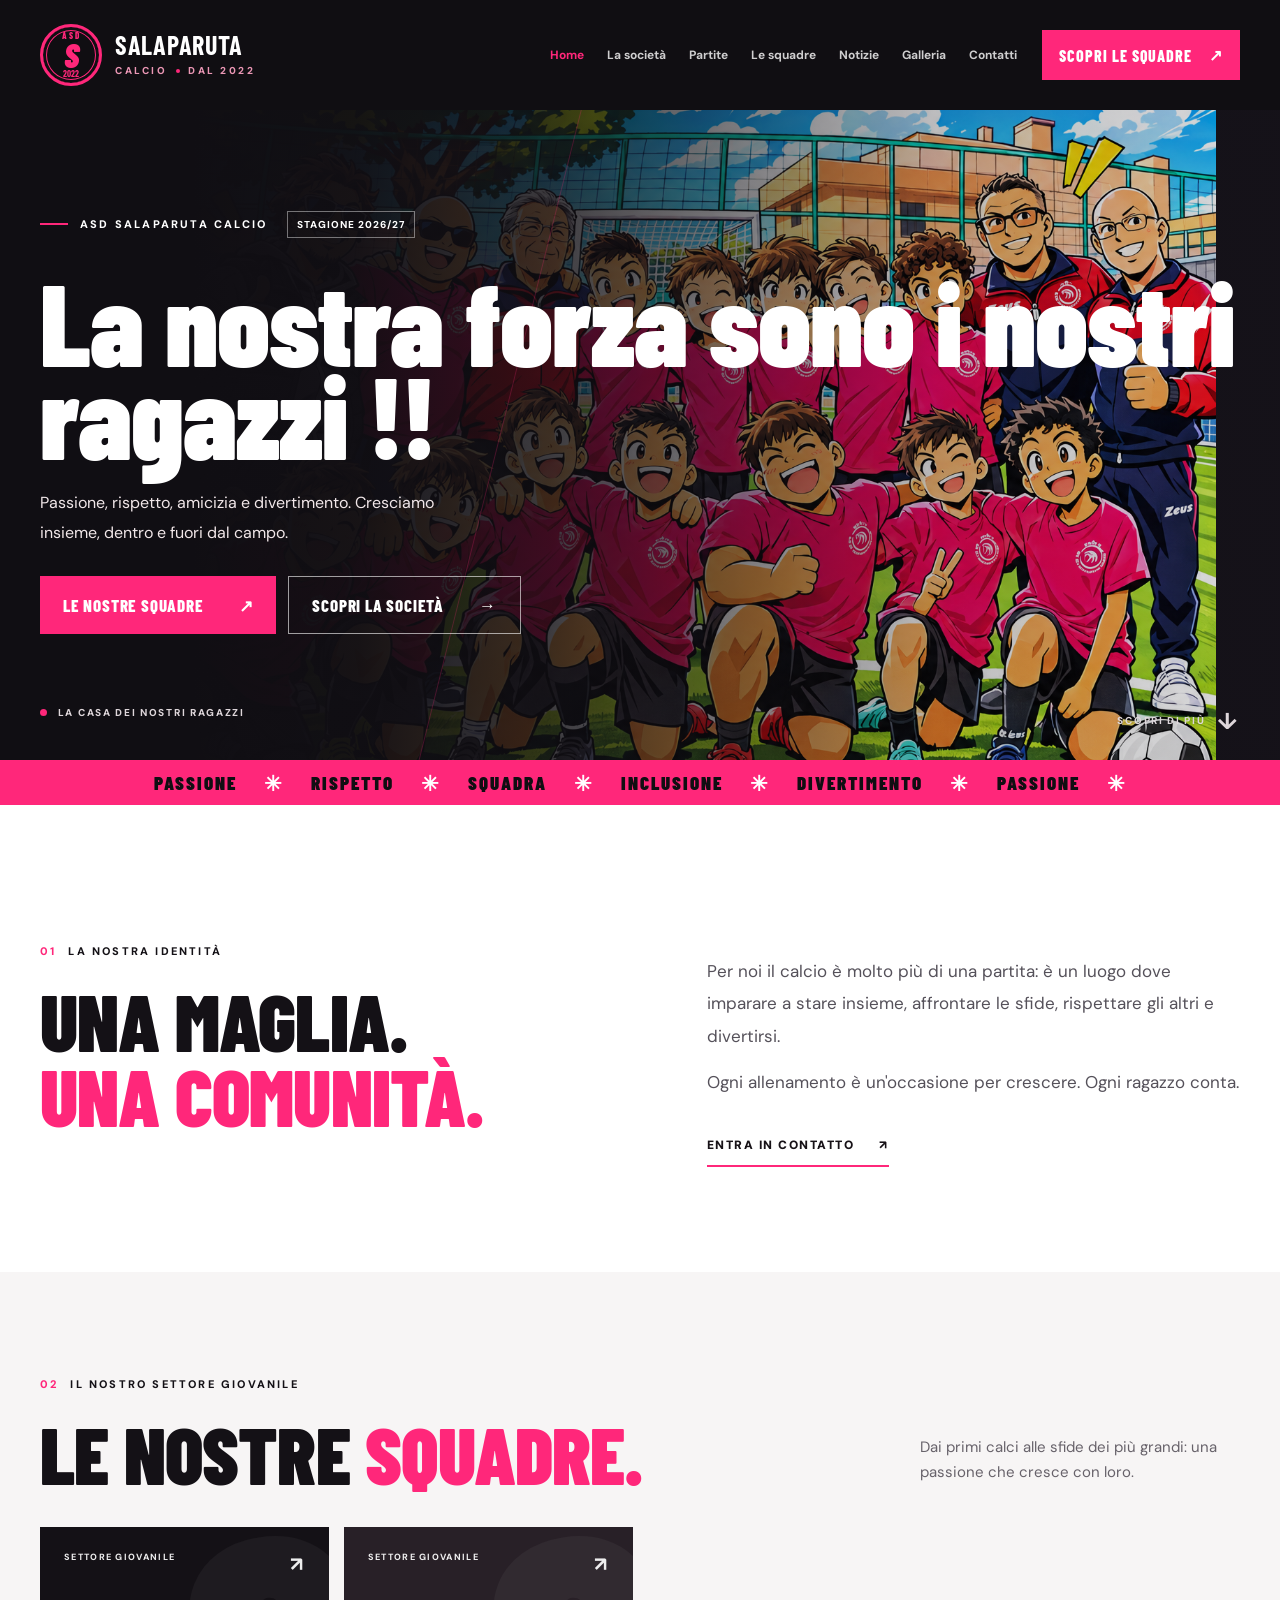
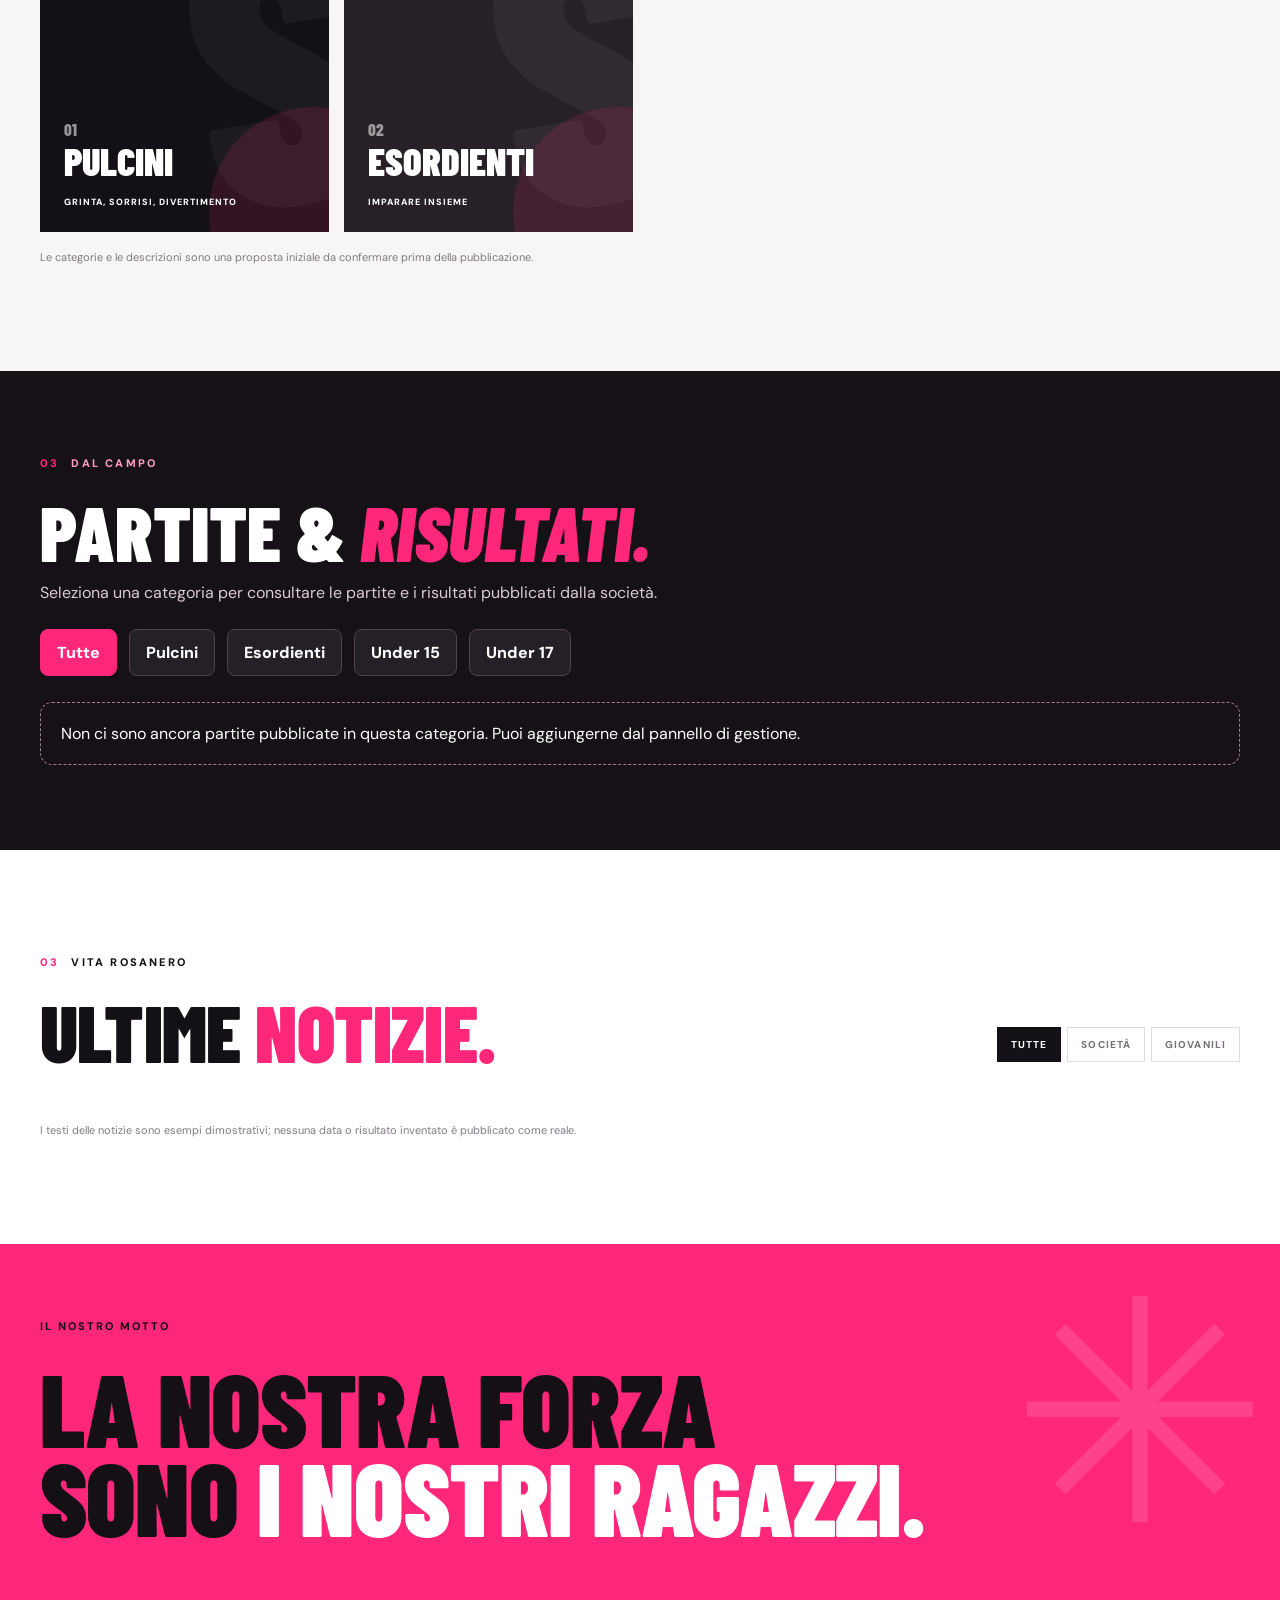
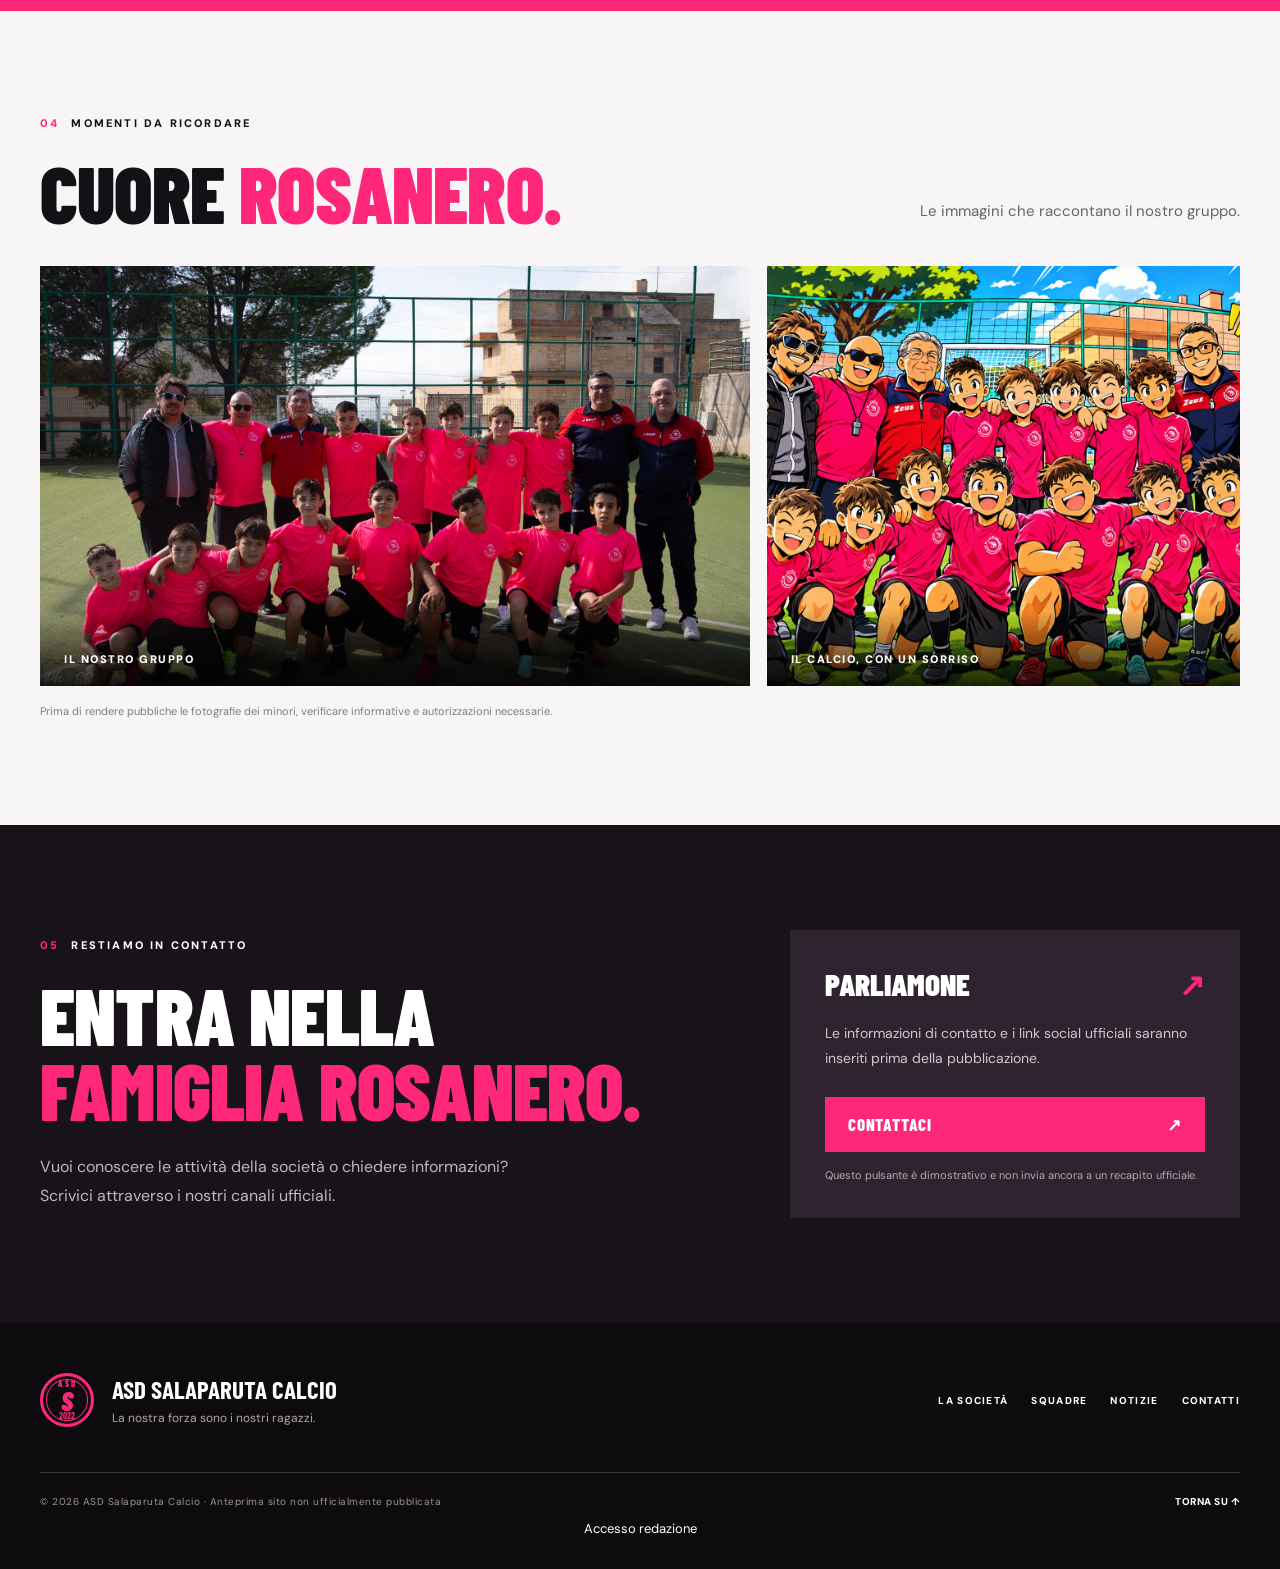
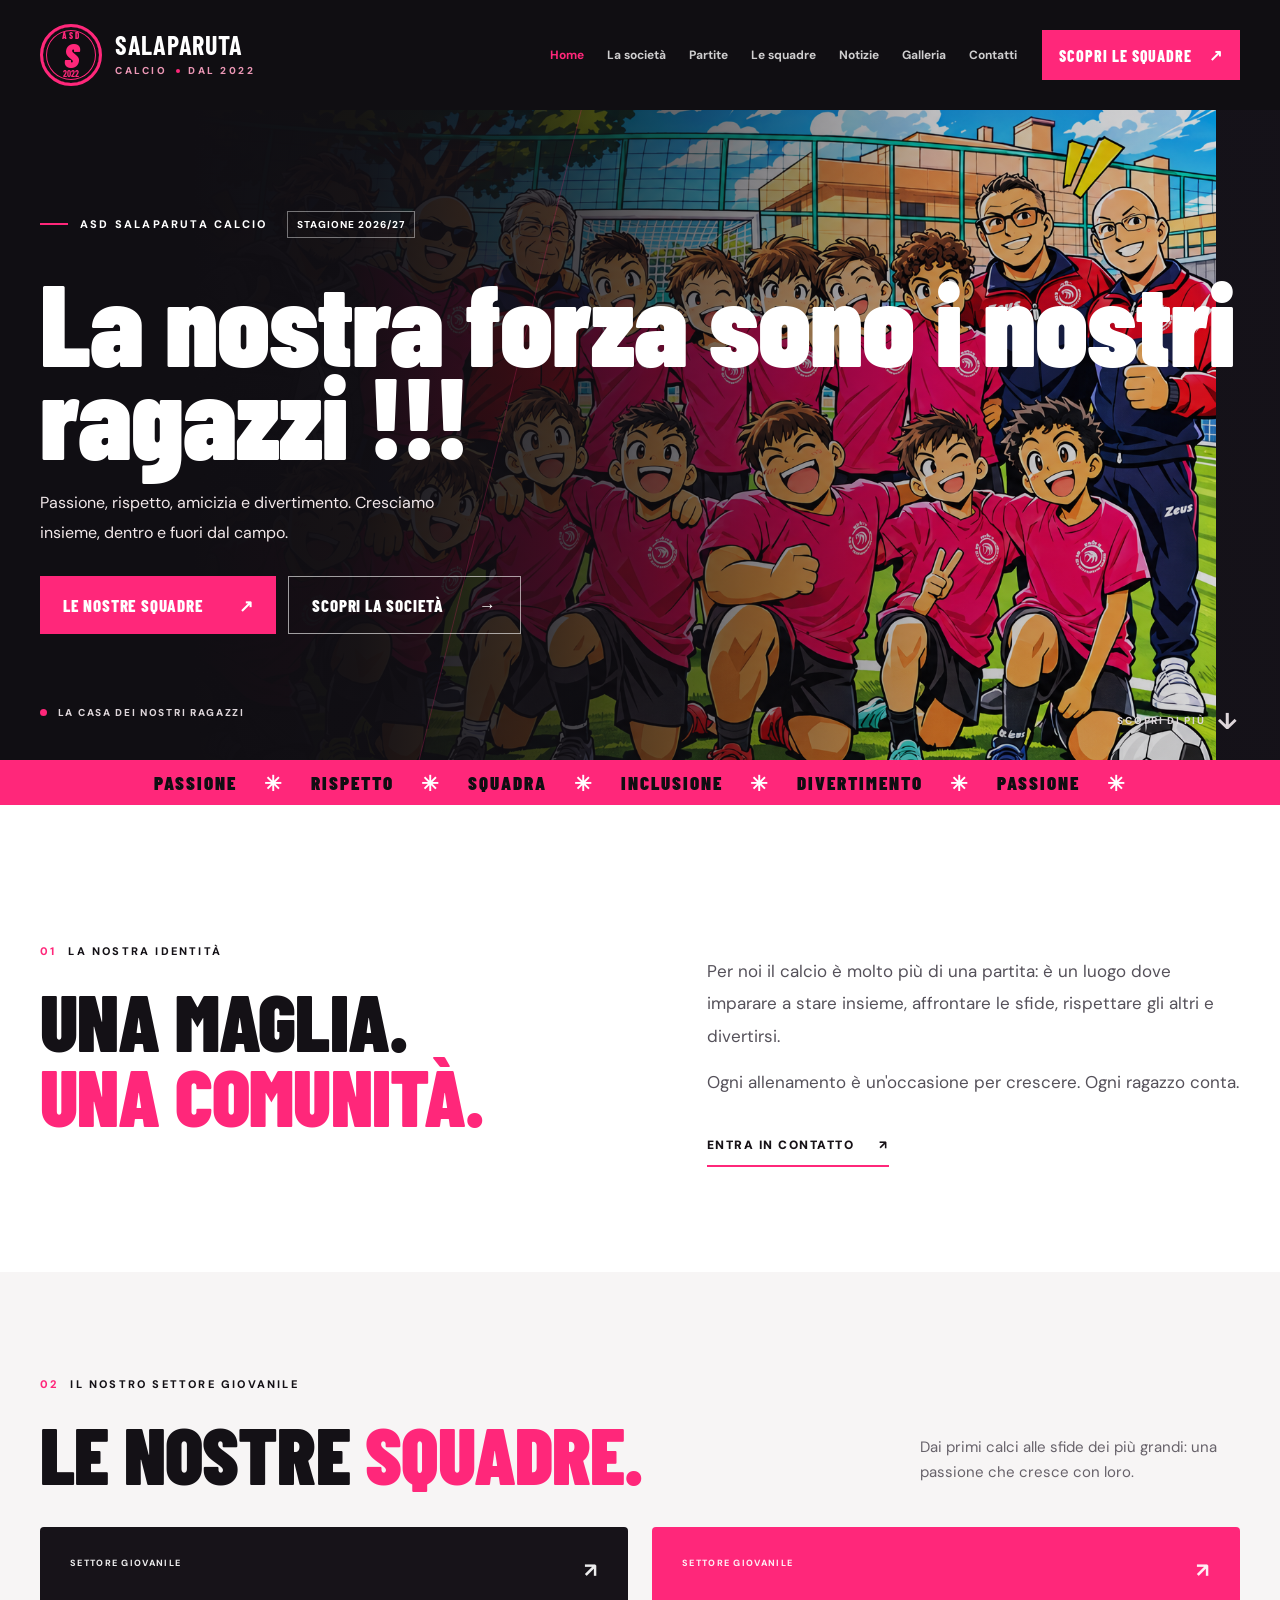
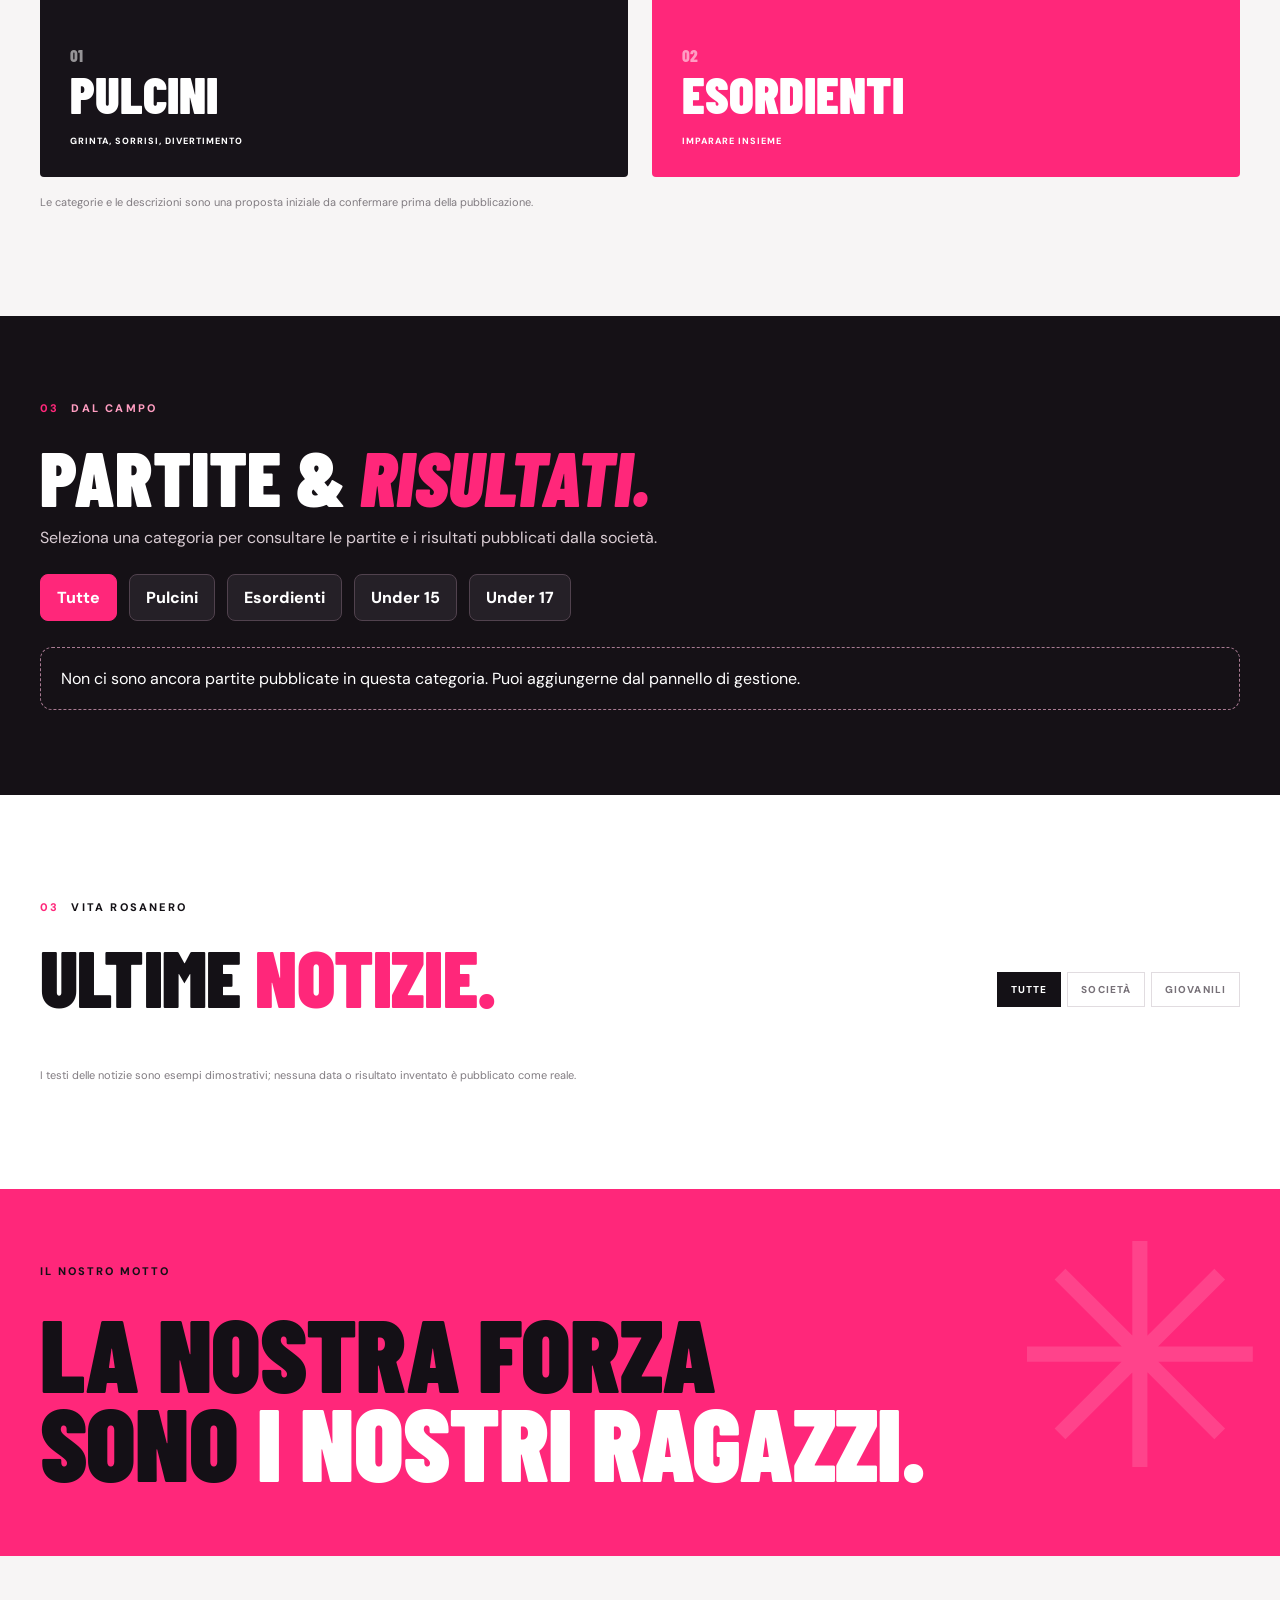
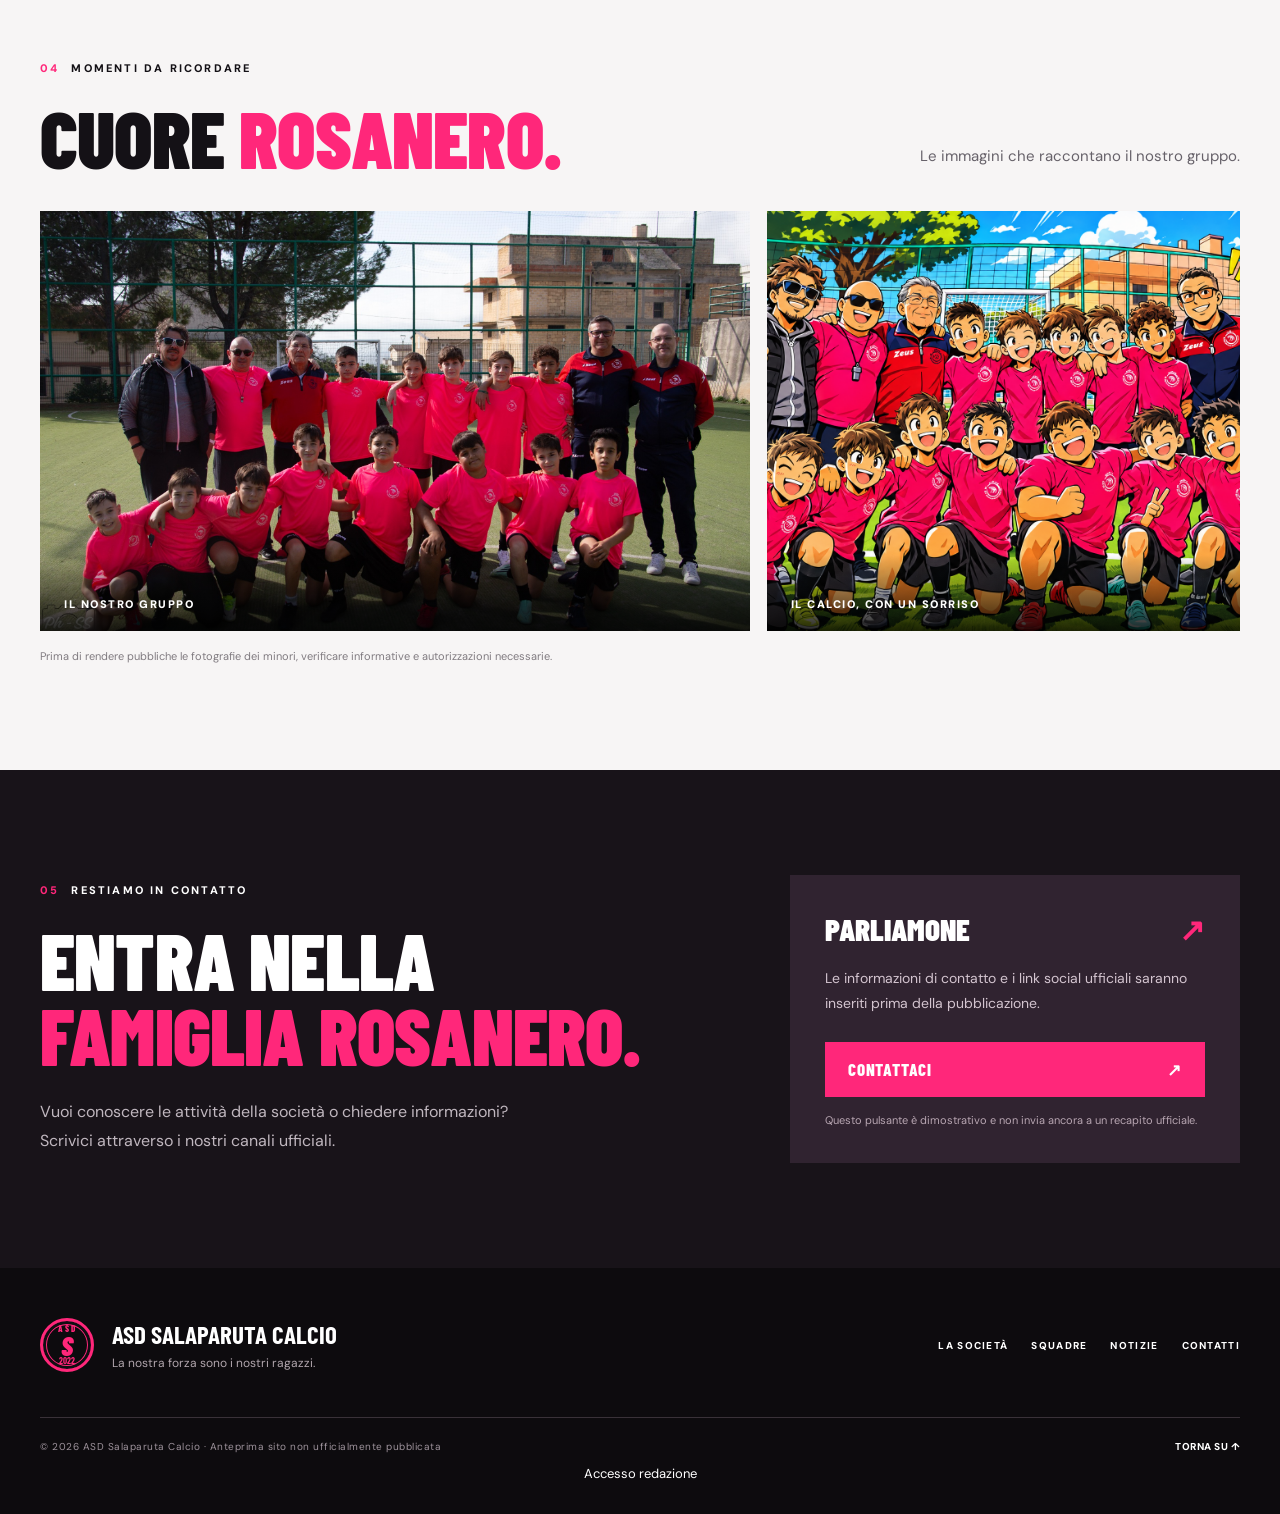
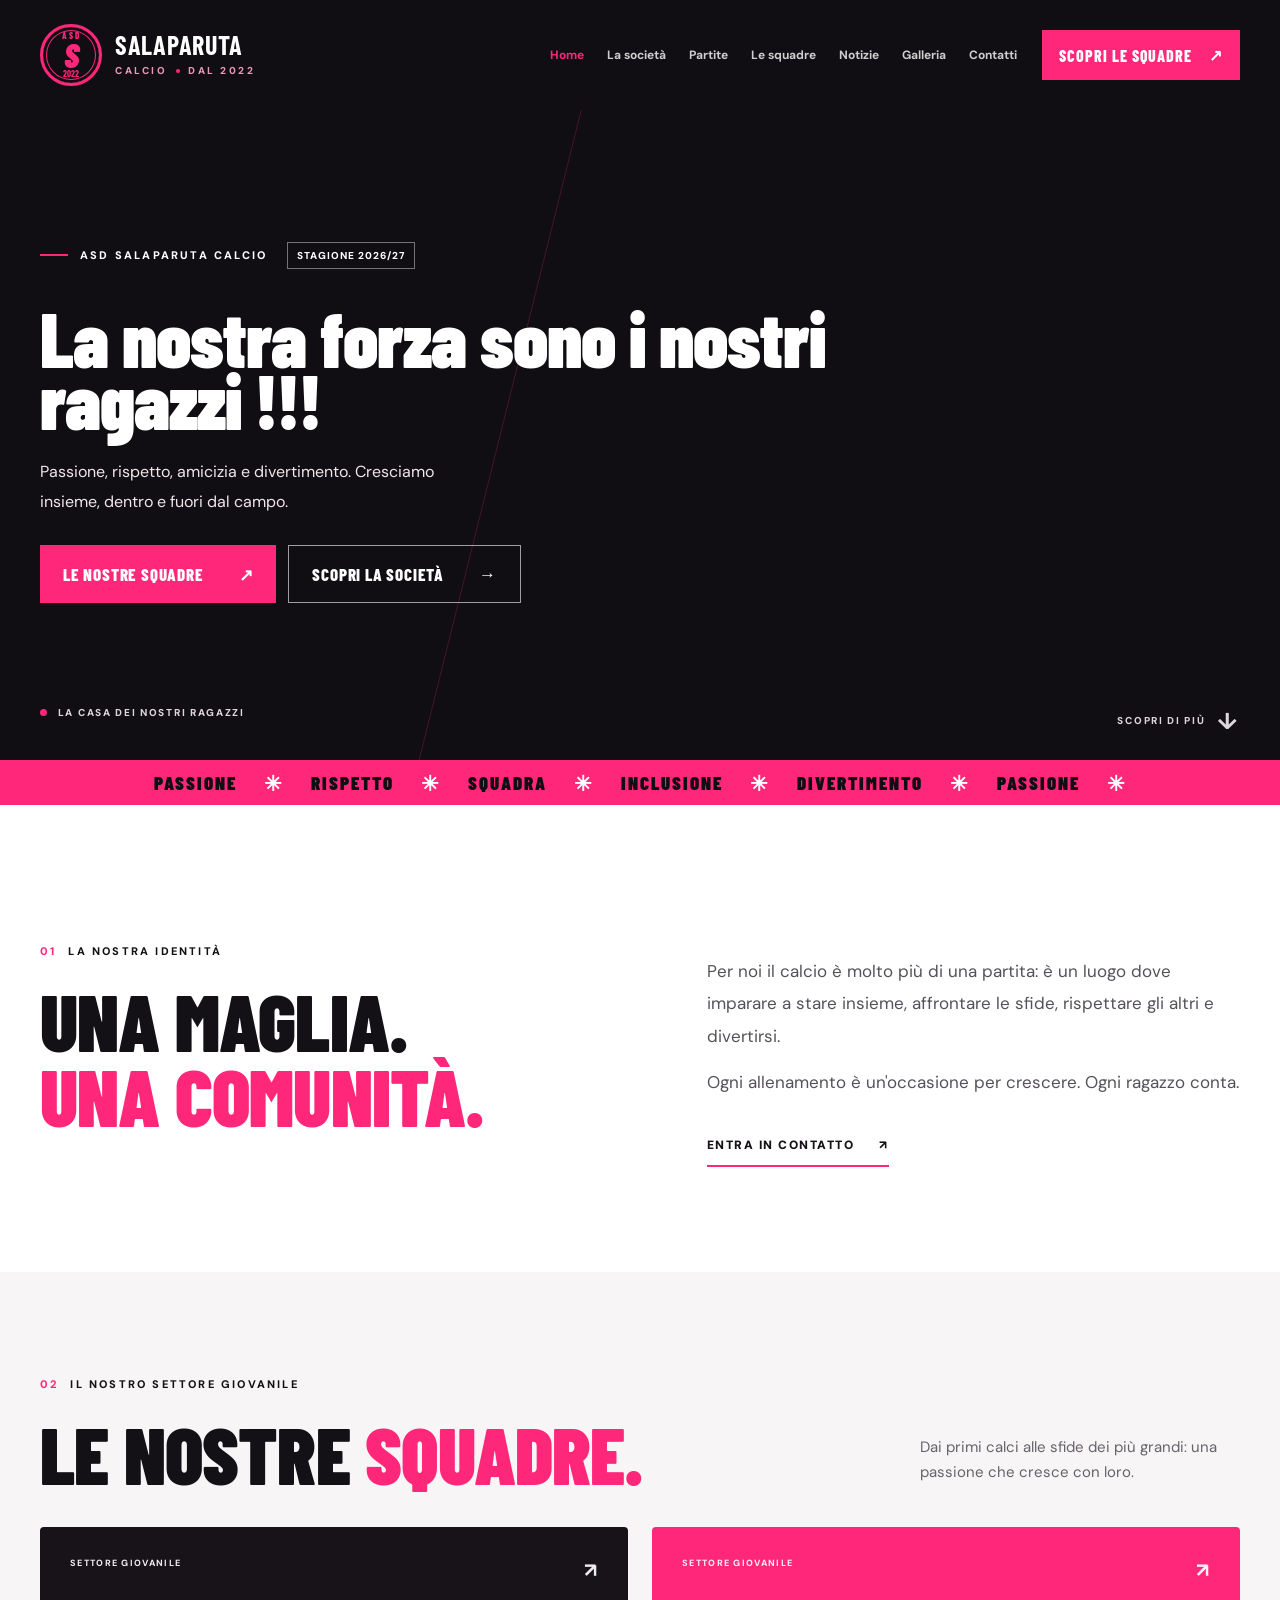
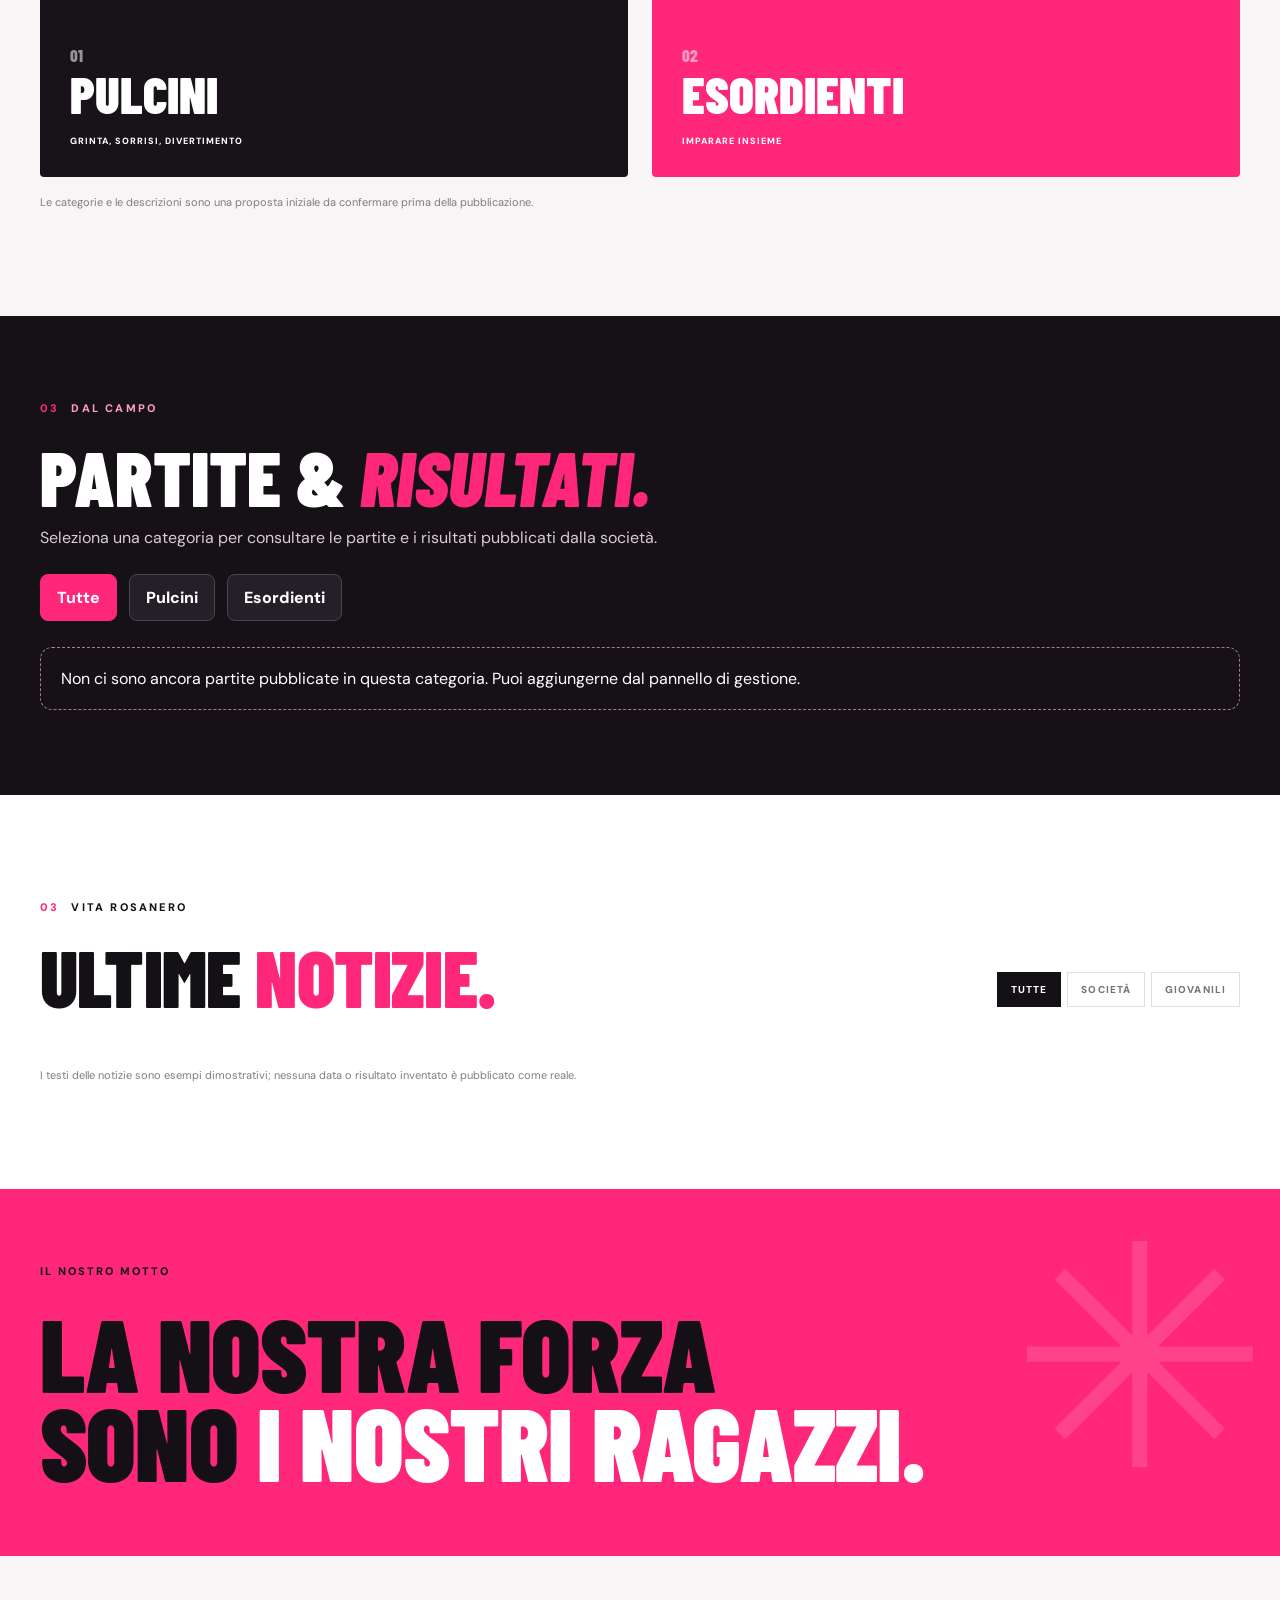
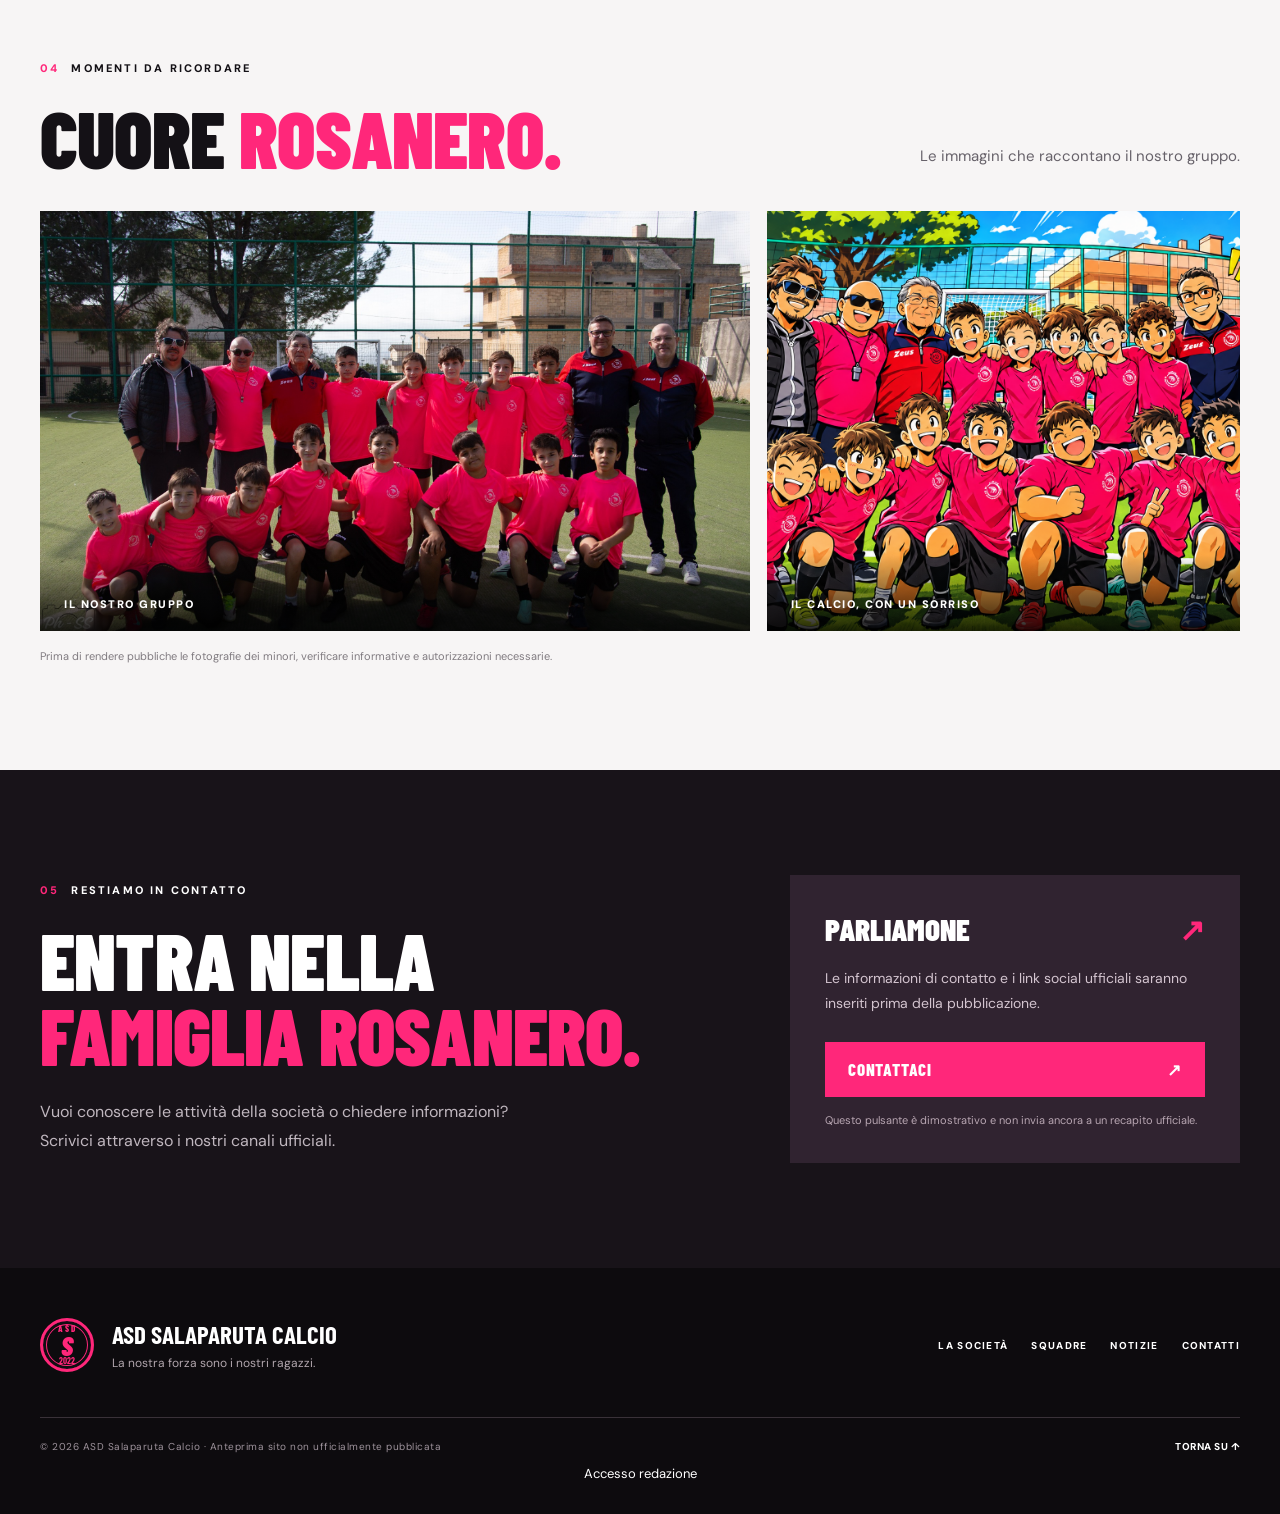
